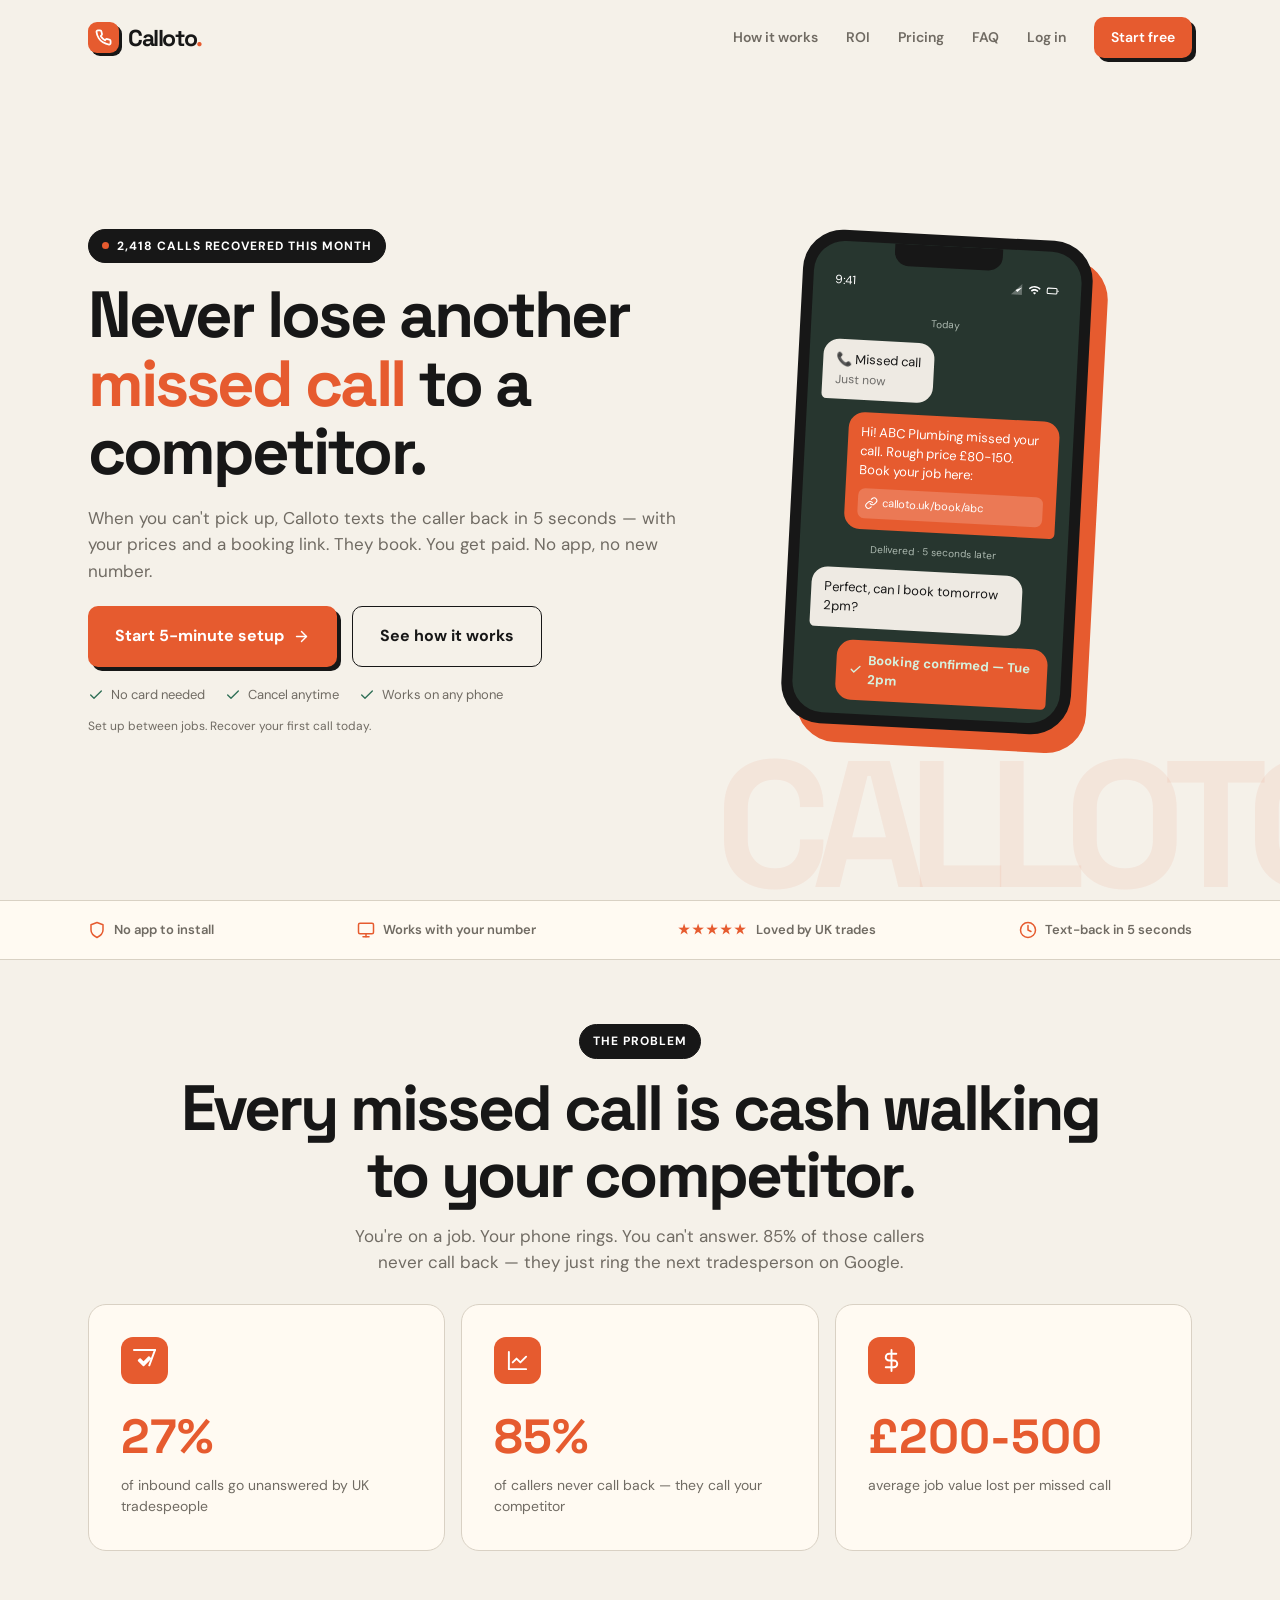
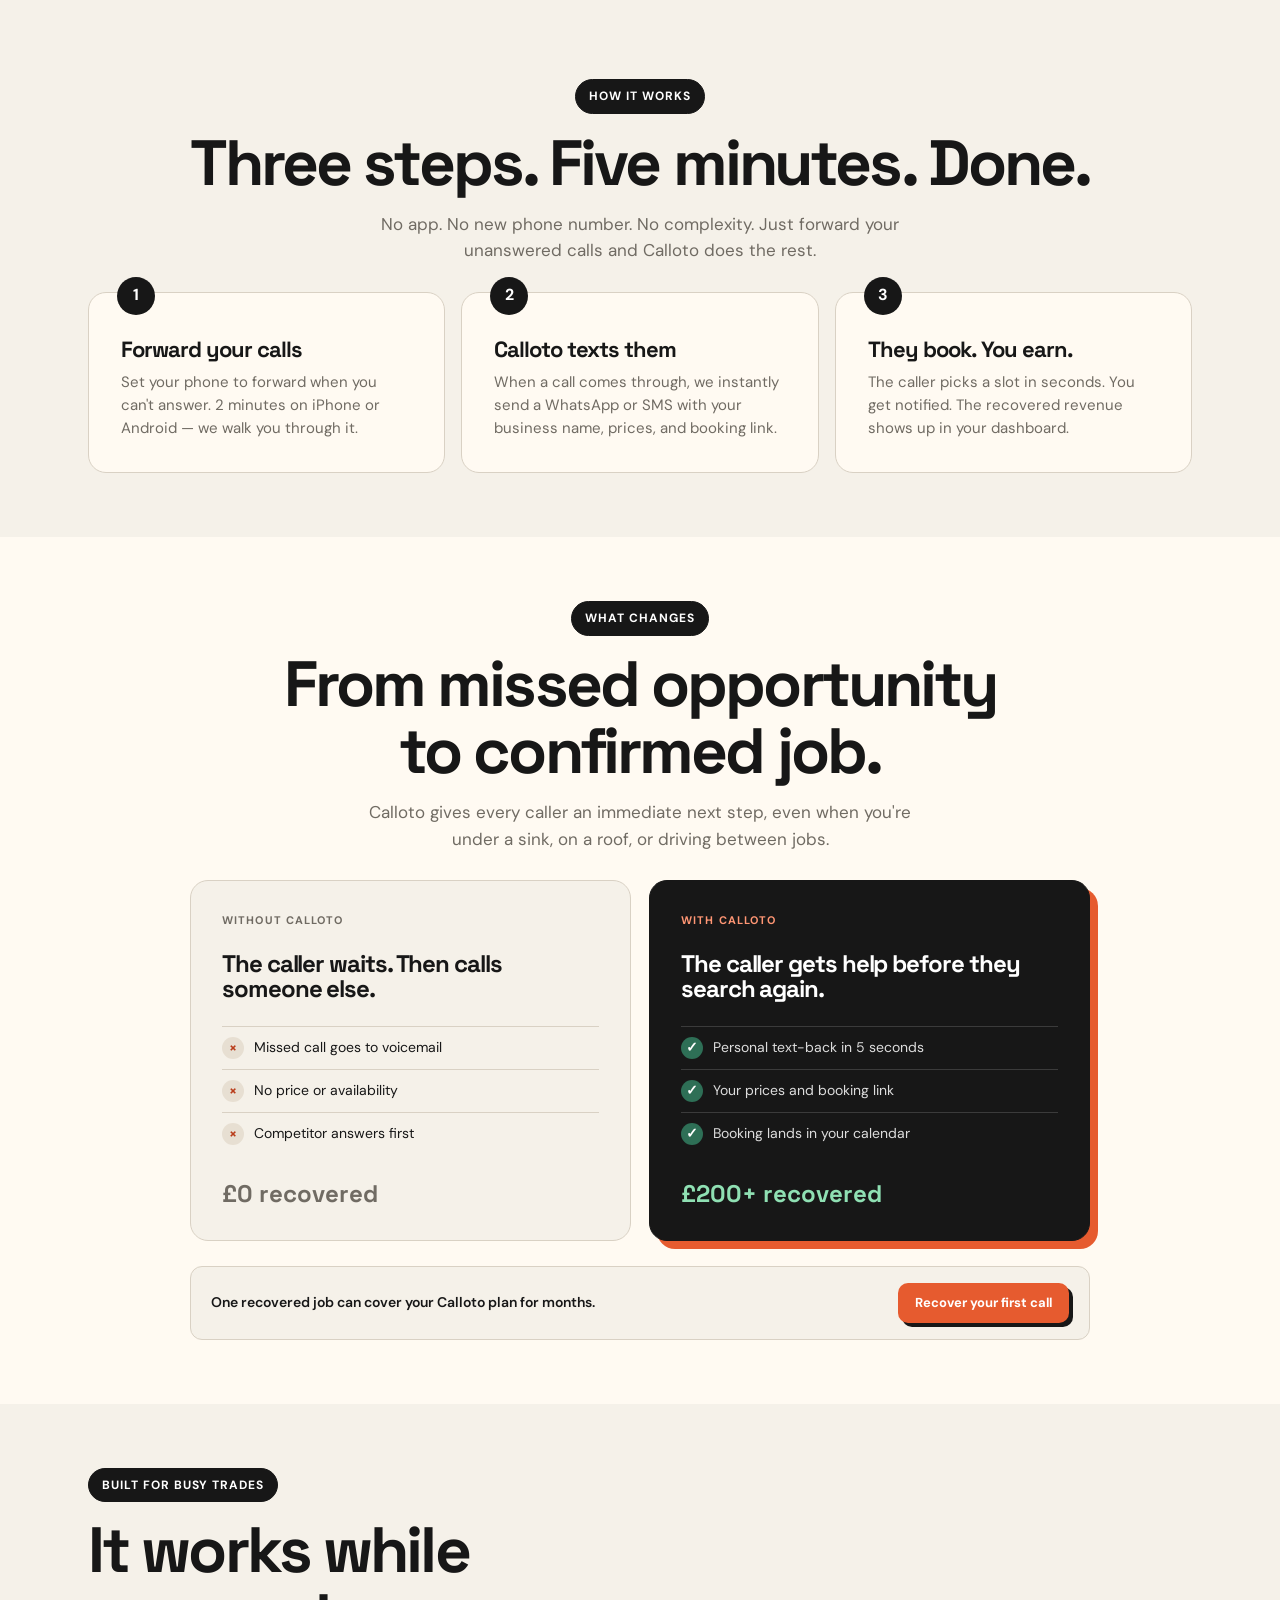
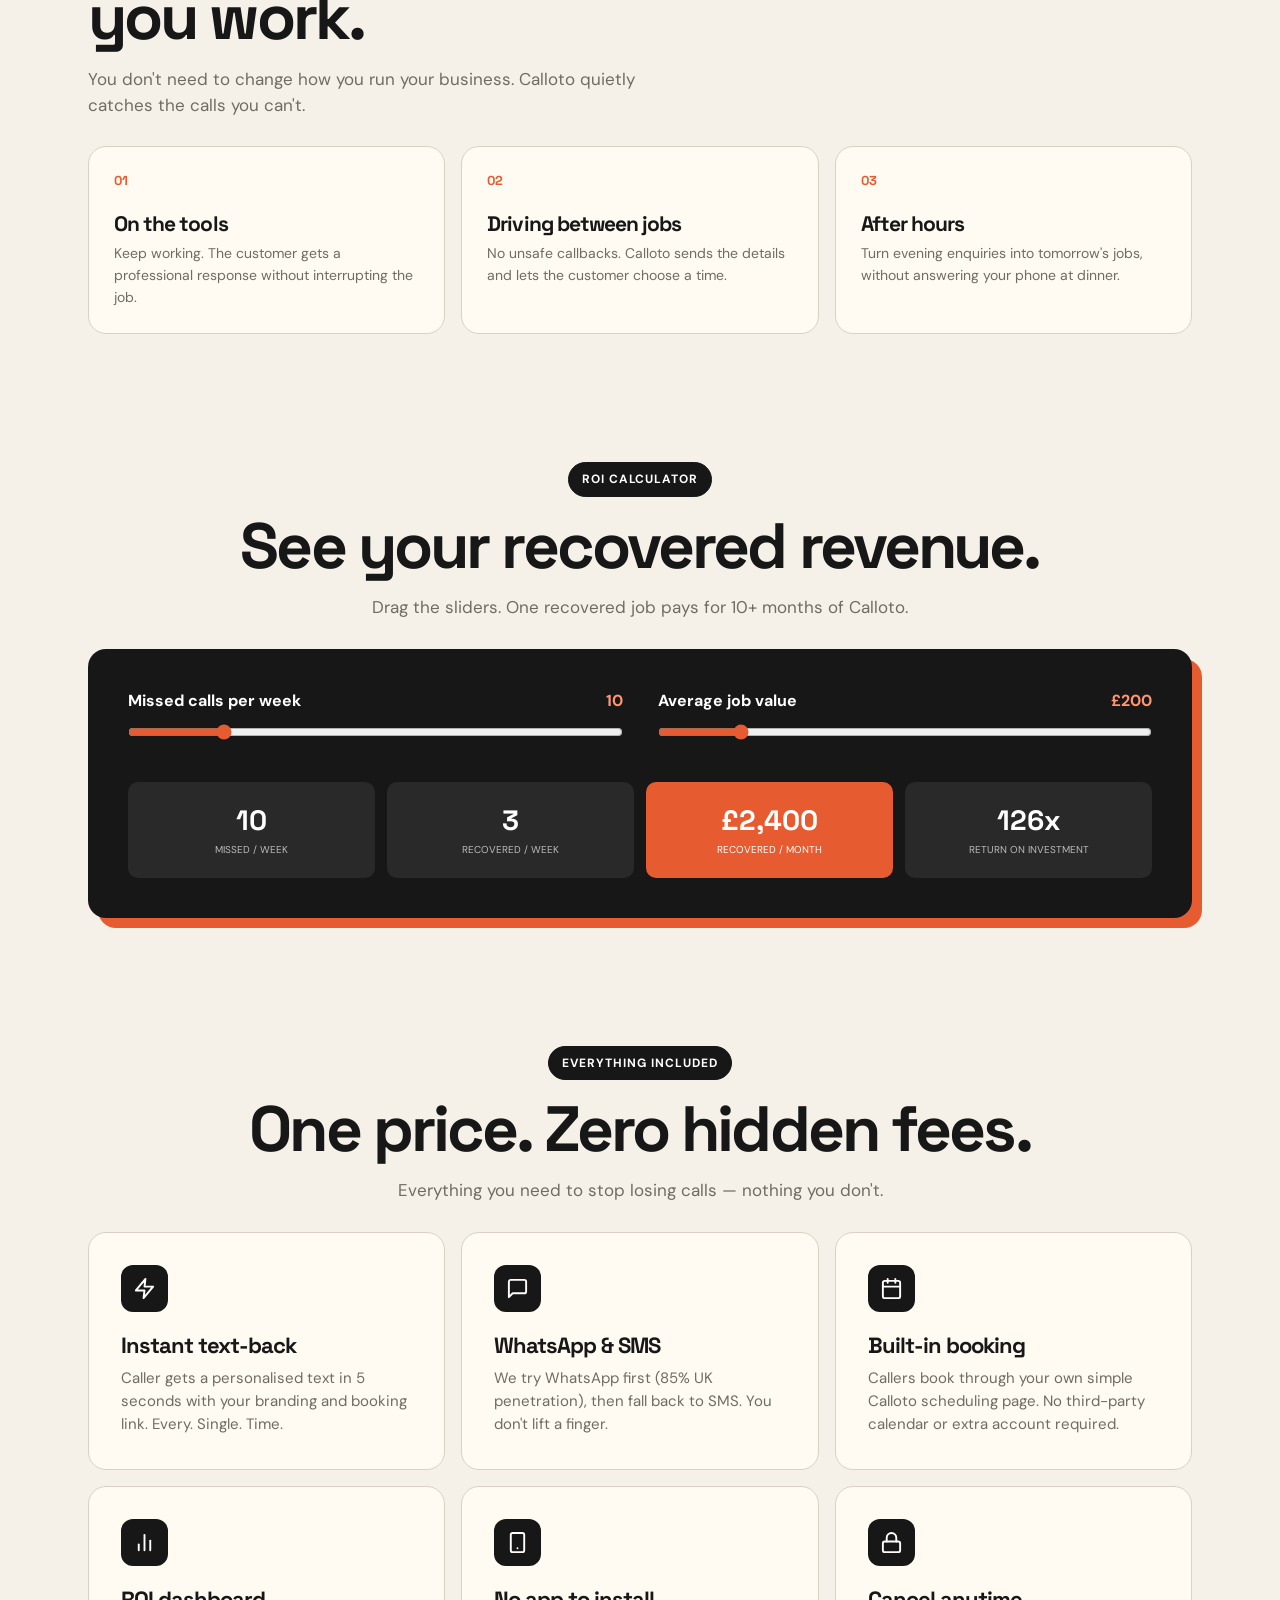
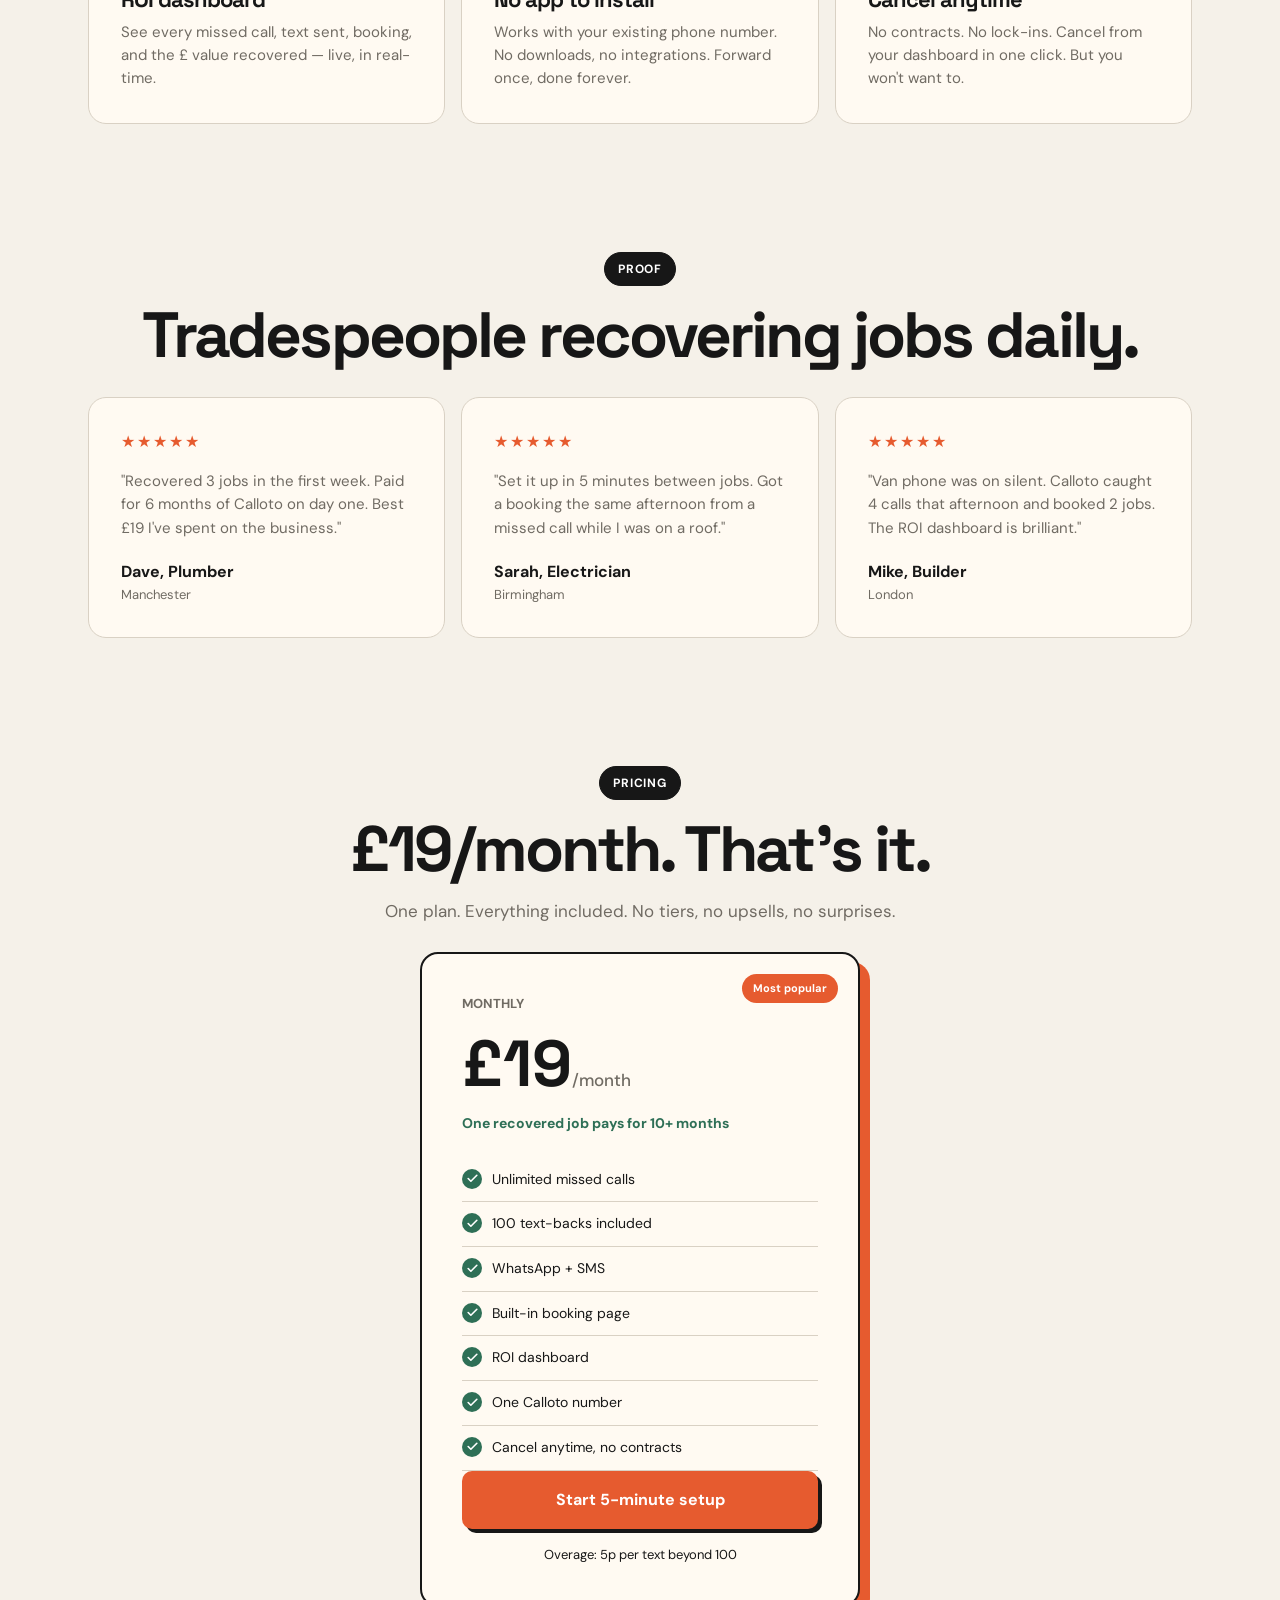
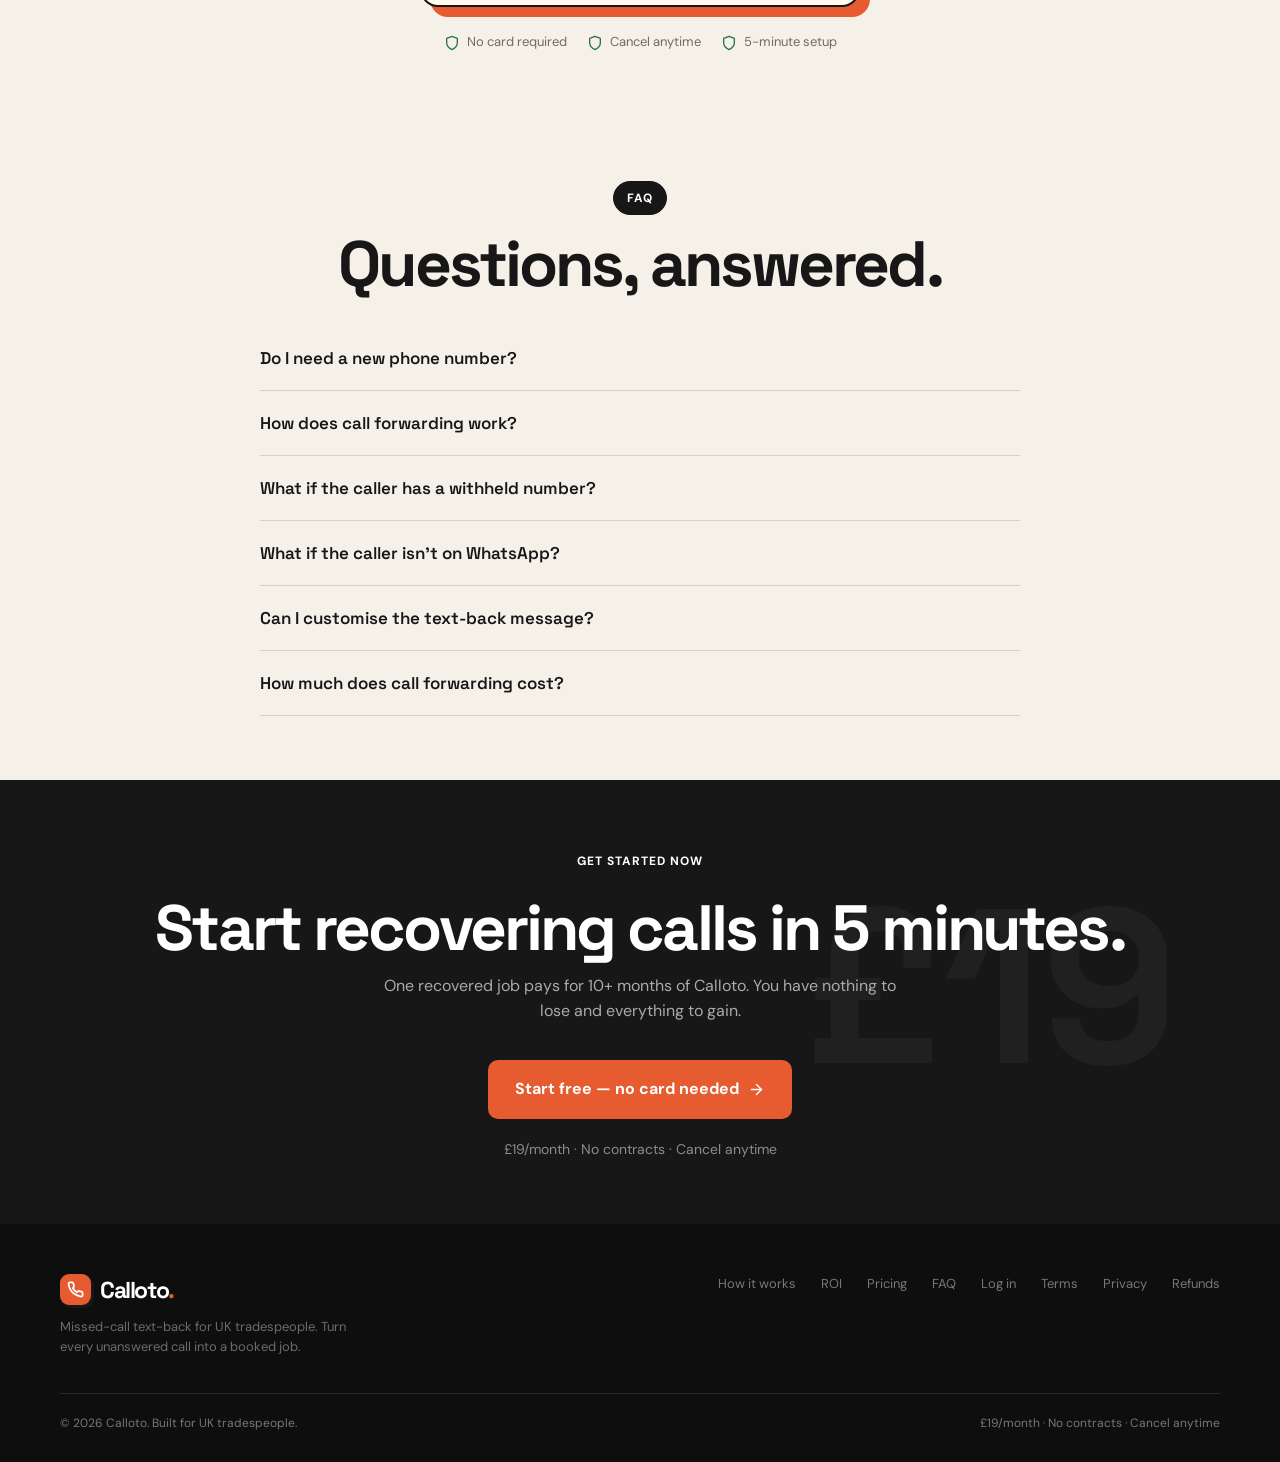
==== static/index.html @ 50bffe5e "Rebuild Calloto frontend + backend: Stripe billing, legal pages, conversion-focused design" ====
<!DOCTYPE html>
<html lang="en">
<head>
    <meta charset="UTF-8">
    <meta name="viewport" content="width=device-width, initial-scale=1.0">
    <title>Calloto — Never Lose Another Call to a Competitor | £19/mo</title>
    <meta name="description" content="When you miss a call, Calloto texts the caller back instantly with your prices and a booking link. Built for UK tradespeople. £19/month, 5-minute setup.">
    <link rel="preconnect" href="https://fonts.googleapis.com">
    <link rel="preconnect" href="https://fonts.gstatic.com" crossorigin>
    <link href="https://fonts.googleapis.com/css2?family=Inter:wght@400;500;600;700;800;900&display=swap" rel="stylesheet">
    <link rel="stylesheet" href="/static/css/frontend.css?v=3">
</head>
<body>
    <!-- Nav -->
    <nav class="nav" id="nav">
        <div class="nav-inner">
            <a href="/" class="logo logo-light">
                <span class="logo-mark">
                    <svg viewBox="0 0 24 24" fill="none" stroke="currentColor" stroke-width="2.5" stroke-linecap="round" stroke-linejoin="round"><path d="M22 16.92v3a2 2 0 0 1-2.18 2 19.79 19.79 0 0 1-8.63-3.07 19.5 19.5 0 0 1-6-6 19.79 19.79 0 0 1-3.07-8.67A2 2 0 0 1 4.11 2h3a2 2 0 0 1 2 1.72c.127.96.361 1.903.7 2.81a2 2 0 0 1-.45 2.11L8.09 9.91a16 16 0 0 0 6 6l1.27-1.27a2 2 0 0 1 2.11-.45c.907.339 1.85.573 2.81.7A2 2 0 0 1 22 16.92z"/></svg>
                </span>
                Calloto<span class="logo-dot">.</span>
            </a>
            <div class="nav-links nav-links-light" id="navLinks">
                <a href="#how">How it works</a>
                <a href="#calculator">ROI</a>
                <a href="#pricing">Pricing</a>
                <a href="#faq">FAQ</a>
                <a href="/static/login.html">Log in</a>
                <a href="/static/signup.html" class="btn btn-primary btn-sm">Start free</a>
            </div>
            <button class="nav-toggle nav-toggle-light" id="navToggle" aria-label="Menu">
                <svg viewBox="0 0 24 24" fill="none" stroke="currentColor" stroke-width="2" stroke-linecap="round"><line x1="3" y1="6" x2="21" y2="6"/><line x1="3" y1="12" x2="21" y2="12"/><line x1="3" y1="18" x2="21" y2="18"/></svg>
            </button>
        </div>
    </nav>

    <!-- Hero (dark, asymmetric) -->
    <section class="hero">
        <div class="hero-grid-bg"></div>
        <div class="hero-mesh"></div>
        <div class="container">
            <div class="hero-grid">
                <!-- Left: Copy -->
                <div class="hero-text">
                    <div class="eyebrow eyebrow-light">
                        <span class="dot"></span>
                        <span><span id="liveCounter">2,418</span> calls recovered this month</span>
                    </div>
                    <h1>Never lose another <span class="grad">missed call</span> to a competitor.</h1>
                    <p class="hero-sub">When you can't pick up, Calloto texts the caller back in 5 seconds — with your prices and a booking link. They book. You get paid. No app, no new number.</p>
                    <div class="hero-cta">
                        <a href="/static/signup.html" class="btn btn-green btn-lg">
                            Start 5-minute setup
                            <svg viewBox="0 0 24 24" fill="none" stroke="currentColor" stroke-width="2" stroke-linecap="round" stroke-linejoin="round"><line x1="5" y1="12" x2="19" y2="12"/><polyline points="12 5 19 12 12 19"/></svg>
                        </a>
                        <a href="#how" class="btn btn-ghost-dark btn-lg">See how it works</a>
                    </div>
                    <div class="hero-trust">
                        <div class="hero-trust-item"><svg viewBox="0 0 24 24" fill="none" stroke="currentColor" stroke-width="2" stroke-linecap="round" stroke-linejoin="round"><polyline points="20 6 9 17 4 12"/></svg>No card needed</div>
                        <div class="hero-trust-item"><svg viewBox="0 0 24 24" fill="none" stroke="currentColor" stroke-width="2" stroke-linecap="round" stroke-linejoin="round"><polyline points="20 6 9 17 4 12"/></svg>Cancel anytime</div>
                        <div class="hero-trust-item"><svg viewBox="0 0 24 24" fill="none" stroke="currentColor" stroke-width="2" stroke-linecap="round" stroke-linejoin="round"><polyline points="20 6 9 17 4 12"/></svg>Works on any phone</div>
                    </div>
                    <p class="hero-reassurance">Set up between jobs. Recover your first call today.</p>
                </div>

                <!-- Right: SMS Phone Mockup -->
                <div class="phone phone-float">
                    <div class="phone-frame">
                        <div class="phone-screen">
                            <div class="phone-notch"></div>
                            <div class="phone-statusbar">
                                <span>9:41</span>
                                <div class="icons">
                                    <svg viewBox="0 0 24 24" fill="currentColor"><path d="M2 22h20V2L2 22z" opacity=".3"/><path d="M22 8.5L13.5 17 10 13.5"/></svg>
                                    <svg viewBox="0 0 24 24" fill="currentColor"><path d="M1 9l2 2c4.97-4.97 13.03-4.97 18 0l2-2C16.93 2.93 7.08 2.93 1 9zm8 8l3 3 3-3c-1.65-1.66-4.34-1.66-6 0zm-4-4l2 2c2.76-2.76 7.24-2.76 10 0l2-2C15.14 9.14 8.87 9.14 5 13z"/></svg>
                                    <svg viewBox="0 0 24 24" fill="none" stroke="currentColor" stroke-width="2"><rect x="2" y="7" width="18" height="10" rx="2"/><line x1="22" y1="11" x2="22" y2="13"/></svg>
                                </div>
                            </div>
                            <div class="phone-content">
                                <div class="phone-date">Today</div>

                                <div class="sms-bubble in" style="animation-delay:0s">
                                    📞 Missed call
                                    <div style="font-size:12px;opacity:.6;margin-top:2px">Just now</div>
                                </div>

                                <div class="sms-bubble out" style="animation-delay:.8s">
                                    Hi! ABC Plumbing missed your call. Rough price £80-150. Book your job here:
                                    <div class="sms-link">
                                        <svg viewBox="0 0 24 24" fill="none" stroke="currentColor" stroke-width="2" stroke-linecap="round" stroke-linejoin="round"><path d="M10 13a5 5 0 0 0 7.54.54l3-3a5 5 0 0 0-7.07-7.07l-1.72 1.71"/><path d="M14 11a5 5 0 0 0-7.54-.54l-3 3a5 5 0 0 0 7.07 7.07l1.71-1.71"/></svg>
                                        calloto.uk/book/abc
                                    </div>
                                </div>

                                <div class="sms-time" style="animation-delay:1.6s">Delivered · 5 seconds later</div>

                                <div class="sms-bubble in" style="animation-delay:2.2s">
                                    Perfect, can I book tomorrow 2pm?
                                </div>

                                <div class="sms-bubble out" style="animation-delay:3s">
                                    <div class="sms-booked">
                                        <svg viewBox="0 0 24 24" fill="none" stroke="currentColor" stroke-width="2.5" stroke-linecap="round" stroke-linejoin="round"><polyline points="20 6 9 17 4 12"/></svg>
                                        Booking confirmed — Tue 2pm
                                    </div>
                                </div>
                            </div>
                        </div>
                    </div>
                </div>
            </div>
        </div>
    </section>

    <!-- Trust bar -->
    <div class="trust-bar">
        <div class="container">
            <div class="trust-bar-inner">
                <div class="trust-bar-item">
                    <svg viewBox="0 0 24 24" fill="none" stroke="currentColor" stroke-width="2" stroke-linecap="round" stroke-linejoin="round"><path d="M12 22s8-4 8-10V5l-8-3-8 3v7c0 6 8 10 8 10z"/></svg>
                    No app to install
                </div>
                <div class="trust-bar-item">
                    <svg viewBox="0 0 24 24" fill="none" stroke="currentColor" stroke-width="2" stroke-linecap="round" stroke-linejoin="round"><rect x="2" y="3" width="20" height="14" rx="2"/><line x1="8" y1="21" x2="16" y2="21"/><line x1="12" y1="17" x2="12" y2="21"/></svg>
                    Works with your number
                </div>
                <div class="trust-bar-item">
                    <span class="trust-stars">★★★★★</span>
                    Loved by UK trades
                </div>
                <div class="trust-bar-item">
                    <svg viewBox="0 0 24 24" fill="none" stroke="currentColor" stroke-width="2" stroke-linecap="round" stroke-linejoin="round"><circle cx="12" cy="12" r="10"/><polyline points="12 6 12 12 16 14"/></svg>
                    Text-back in 5 seconds
                </div>
            </div>
        </div>
    </div>

    <!-- Pain / Problem -->
    <section class="section" style="background:var(--white)">
        <div class="container">
            <div class="sh tc reveal">
                <div class="eyebrow eyebrow-brand" style="margin-bottom:16px">The problem</div>
                <h2>Every missed call is cash walking<br>to your competitor.</h2>
                <p style="margin:12px auto 0">You're on a job. Your phone rings. You can't answer. 85% of those callers never call back — they just ring the next tradesperson on Google.</p>
            </div>
            <div class="stat-grid" style="margin-top:48px">
                <div class="stat-card reveal reveal-d1">
                    <div class="stat-ic red"><svg viewBox="0 0 24 24" fill="none" stroke="currentColor" stroke-width="2" stroke-linecap="round" stroke-linejoin="round"><line x1="23" y1="1" x2="17" y2="17"/><polygon points="11 17 6 12 7.41 10.59 11 14.17 16.59 8.59 18 10 11 17"/><line x1="1" y1="1" x2="23" y2="1"/></svg></div>
                    <div class="stat-num red">27%</div>
                    <div class="stat-label">of inbound calls go unanswered by UK tradespeople</div>
                </div>
                <div class="stat-card reveal reveal-d2">
                    <div class="stat-ic red"><svg viewBox="0 0 24 24" fill="none" stroke="currentColor" stroke-width="2" stroke-linecap="round" stroke-linejoin="round"><path d="M3 3v18h18"/><path d="M7 14l4-4 4 4 6-6"/></svg></div>
                    <div class="stat-num red">85%</div>
                    <div class="stat-label">of callers never call back — they call your competitor</div>
                </div>
                <div class="stat-card reveal reveal-d3">
                    <div class="stat-ic green"><svg viewBox="0 0 24 24" fill="none" stroke="currentColor" stroke-width="2" stroke-linecap="round" stroke-linejoin="round"><line x1="12" y1="1" x2="12" y2="23"/><path d="M17 5H9.5a3.5 3.5 0 0 0 0 7h5a3.5 3.5 0 0 1 0 7H6"/></svg></div>
                    <div class="stat-num green">£200-500</div>
                    <div class="stat-label">average job value lost per missed call</div>
                </div>
            </div>
        </div>
    </section>

    <!-- How it works -->
    <section id="how" class="section" style="background:var(--slate-50)">
        <div class="container">
            <div class="sh tc reveal">
                <div class="eyebrow eyebrow-brand" style="margin-bottom:16px">How it works</div>
                <h2>Three steps. Five minutes. Done.</h2>
                <p style="margin:12px auto 0">No app. No new phone number. No complexity. Just forward your unanswered calls and Calloto does the rest.</p>
            </div>
            <div class="steps" style="margin-top:56px">
                <div class="step reveal reveal-d1">
                    <div class="step-n">1</div>
                    <h3>Forward your calls</h3>
                    <p>Set your phone to forward when you can't answer. 2 minutes on iPhone or Android — we walk you through it.</p>
                </div>
                <div class="step reveal reveal-d2">
                    <div class="step-n">2</div>
                    <h3>Calloto texts them</h3>
                    <p>When a call comes through, we instantly send a WhatsApp or SMS with your business name, prices, and booking link.</p>
                </div>
                <div class="step reveal reveal-d3">
                    <div class="step-n">3</div>
                    <h3>They book. You earn.</h3>
                    <p>The caller picks a slot in seconds. You get notified. The recovered revenue shows up in your dashboard.</p>
                </div>
            </div>
        </div>
    </section>

    <!-- What changes -->
    <section class="section change-section">
        <div class="container">
            <div class="sh tc reveal">
                <div class="eyebrow eyebrow-green">What changes</div>
                <h2>From missed opportunity<br>to confirmed job.</h2>
                <p>Calloto gives every caller an immediate next step, even when you're under a sink, on a roof, or driving between jobs.</p>
            </div>
            <div class="change-grid">
                <div class="change-card change-before reveal reveal-d1">
                    <div class="change-label">Without Calloto</div>
                    <h3>The caller waits. Then calls someone else.</h3>
                    <div class="change-row"><span class="change-icon">×</span><span>Missed call goes to voicemail</span></div>
                    <div class="change-row"><span class="change-icon">×</span><span>No price or availability</span></div>
                    <div class="change-row"><span class="change-icon">×</span><span>Competitor answers first</span></div>
                    <div class="change-result">£0 recovered</div>
                </div>
                <div class="change-card change-after reveal reveal-d2">
                    <div class="change-label">With Calloto</div>
                    <h3>The caller gets help before they search again.</h3>
                    <div class="change-row"><span class="change-icon">✓</span><span>Personal text-back in 5 seconds</span></div>
                    <div class="change-row"><span class="change-icon">✓</span><span>Your prices and booking link</span></div>
                    <div class="change-row"><span class="change-icon">✓</span><span>Booking lands in your calendar</span></div>
                    <div class="change-result">£200+ recovered</div>
                </div>
            </div>
            <div class="mini-cta reveal">
                <span>One recovered job can cover your Calloto plan for months.</span>
                <a href="/static/signup.html" class="btn btn-primary btn-sm">Recover your first call</a>
            </div>
        </div>
    </section>

    <!-- Built for trades -->
    <section class="section trades-section">
        <div class="container">
            <div class="sh reveal">
                <div class="eyebrow eyebrow-brand">Built for busy trades</div>
                <h2>It works while<br>you work.</h2>
                <p>You don't need to change how you run your business. Calloto quietly catches the calls you can't.</p>
            </div>
            <div class="trade-grid">
                <div class="trade-card reveal reveal-d1"><span class="trade-number">01</span><h3>On the tools</h3><p>Keep working. The customer gets a professional response without interrupting the job.</p></div>
                <div class="trade-card reveal reveal-d2"><span class="trade-number">02</span><h3>Driving between jobs</h3><p>No unsafe callbacks. Calloto sends the details and lets the customer choose a time.</p></div>
                <div class="trade-card reveal reveal-d3"><span class="trade-number">03</span><h3>After hours</h3><p>Turn evening enquiries into tomorrow's jobs, without answering your phone at dinner.</p></div>
            </div>
        </div>
    </section>

    <!-- ROI Calculator -->
    <section id="calculator" class="section" style="background:var(--white)">
        <div class="container">
            <div class="sh tc reveal">
                <div class="eyebrow eyebrow-green" style="margin-bottom:16px">ROI calculator</div>
                <h2>See your recovered revenue.</h2>
                <p style="margin:12px auto 0">Drag the sliders. One recovered job pays for 10+ months of Calloto.</p>
            </div>
            <div class="calc reveal" style="margin-top:8px">
                <div class="calc-sliders">
                    <div class="calc-sg">
                        <label>Missed calls per week <span id="calls-val">10</span></label>
                        <input type="range" id="calls-slider" min="1" max="50" value="10" oninput="updateCalc()">
                    </div>
                    <div class="calc-sg">
                        <label>Average job value <span id="job-val">£200</span></label>
                        <input type="range" id="job-slider" min="50" max="1000" value="200" step="10" oninput="updateCalc()">
                    </div>
                </div>
                <div class="calc-results">
                    <div class="calc-r">
                        <div class="calc-r-val" id="result-calls">10</div>
                        <div class="calc-r-lbl">Missed / week</div>
                    </div>
                    <div class="calc-r">
                        <div class="calc-r-val green" id="result-recovered">3</div>
                        <div class="calc-r-lbl">Recovered / week</div>
                    </div>
                    <div class="calc-r hl">
                        <div class="calc-r-val green" id="result-monthly">£2,400</div>
                        <div class="calc-r-lbl">Recovered / month</div>
                    </div>
                    <div class="calc-r">
                        <div class="calc-r-val" id="result-roi">126x</div>
                        <div class="calc-r-lbl">Return on investment</div>
                    </div>
                </div>
            </div>
        </div>
    </section>

    <!-- Features -->
    <section class="section" style="background:var(--slate-50)">
        <div class="container">
            <div class="sh tc reveal">
                <div class="eyebrow eyebrow-brand" style="margin-bottom:16px">Everything included</div>
                <h2>One price. Zero hidden fees.</h2>
                <p style="margin:12px auto 0">Everything you need to stop losing calls — nothing you don't.</p>
            </div>
            <div class="feat-grid" style="margin-top:48px">
                <div class="feat reveal reveal-d1">
                    <div class="feat-ic"><svg viewBox="0 0 24 24" fill="none" stroke="currentColor" stroke-width="2" stroke-linecap="round" stroke-linejoin="round"><polygon points="13 2 3 14 12 14 11 22 21 10 12 10 13 2"/></svg></div>
                    <h3>Instant text-back</h3>
                    <p>Caller gets a personalised text in 5 seconds with your branding and booking link. Every. Single. Time.</p>
                </div>
                <div class="feat reveal reveal-d1">
                    <div class="feat-ic"><svg viewBox="0 0 24 24" fill="none" stroke="currentColor" stroke-width="2" stroke-linecap="round" stroke-linejoin="round"><path d="M21 15a2 2 0 0 1-2 2H7l-4 4V5a2 2 0 0 1 2-2h14a2 2 0 0 1 2 2z"/></svg></div>
                    <h3>WhatsApp & SMS</h3>
                    <p>We try WhatsApp first (85% UK penetration), then fall back to SMS. You don't lift a finger.</p>
                </div>
                <div class="feat reveal reveal-d1">
                    <div class="feat-ic"><svg viewBox="0 0 24 24" fill="none" stroke="currentColor" stroke-width="2" stroke-linecap="round" stroke-linejoin="round"><rect x="3" y="4" width="18" height="18" rx="2"/><line x1="16" y1="2" x2="16" y2="6"/><line x1="8" y1="2" x2="8" y2="6"/><line x1="3" y1="10" x2="21" y2="10"/></svg></div>
                    <h3>Built-in booking</h3>
                    <p>Callers book through your own simple Calloto scheduling page. No third-party calendar or extra account required.</p>
                </div>
                <div class="feat reveal reveal-d2">
                    <div class="feat-ic"><svg viewBox="0 0 24 24" fill="none" stroke="currentColor" stroke-width="2" stroke-linecap="round" stroke-linejoin="round"><line x1="18" y1="20" x2="18" y2="10"/><line x1="12" y1="20" x2="12" y2="4"/><line x1="6" y1="20" x2="6" y2="14"/></svg></div>
                    <h3>ROI dashboard</h3>
                    <p>See every missed call, text sent, booking, and the £ value recovered — live, in real-time.</p>
                </div>
                <div class="feat reveal reveal-d2">
                    <div class="feat-ic"><svg viewBox="0 0 24 24" fill="none" stroke="currentColor" stroke-width="2" stroke-linecap="round" stroke-linejoin="round"><rect x="5" y="2" width="14" height="20" rx="2"/><line x1="12" y1="18" x2="12" y2="18"/></svg></div>
                    <h3>No app to install</h3>
                    <p>Works with your existing phone number. No downloads, no integrations. Forward once, done forever.</p>
                </div>
                <div class="feat reveal reveal-d2">
                    <div class="feat-ic"><svg viewBox="0 0 24 24" fill="none" stroke="currentColor" stroke-width="2" stroke-linecap="round" stroke-linejoin="round"><rect x="3" y="11" width="18" height="11" rx="2"/><path d="M7 11V7a5 5 0 0 1 10 0v4"/></svg></div>
                    <h3>Cancel anytime</h3>
                    <p>No contracts. No lock-ins. Cancel from your dashboard in one click. But you won't want to.</p>
                </div>
            </div>
        </div>
    </section>

    <!-- Testimonials -->
    <section class="section" style="background:var(--white)">
        <div class="container">
            <div class="sh tc reveal">
                <div class="eyebrow eyebrow-green" style="margin-bottom:16px">Proof</div>
                <h2>Tradespeople recovering jobs daily.</h2>
            </div>
            <div class="test-grid" style="margin-top:48px">
                <div class="test reveal reveal-d1">
                    <div class="test-stars">★★★★★</div>
                    <p>"Recovered 3 jobs in the first week. Paid for 6 months of Calloto on day one. Best £19 I've spent on the business."</p>
                    <div class="test-author">Dave, Plumber</div>
                    <div class="test-role">Manchester</div>
                </div>
                <div class="test reveal reveal-d2">
                    <div class="test-stars">★★★★★</div>
                    <p>"Set it up in 5 minutes between jobs. Got a booking the same afternoon from a missed call while I was on a roof."</p>
                    <div class="test-author">Sarah, Electrician</div>
                    <div class="test-role">Birmingham</div>
                </div>
                <div class="test reveal reveal-d3">
                    <div class="test-stars">★★★★★</div>
                    <p>"Van phone was on silent. Calloto caught 4 calls that afternoon and booked 2 jobs. The ROI dashboard is brilliant."</p>
                    <div class="test-author">Mike, Builder</div>
                    <div class="test-role">London</div>
                </div>
            </div>
        </div>
    </section>

    <!-- Pricing -->
    <section id="pricing" class="section" style="background:var(--slate-50)">
        <div class="container">
            <div class="sh tc reveal">
                <div class="eyebrow eyebrow-brand" style="margin-bottom:16px">Pricing</div>
                <h2>£19/month. That's it.</h2>
                <p style="margin:12px auto 0">One plan. Everything included. No tiers, no upsells, no surprises.</p>
            </div>
            <div class="pricing-wrap" style="margin-top:8px">
                <div class="pricing-card feat reveal">
                    <div class="pricing-badge">Most popular</div>
                    <div class="pricing-name">Monthly</div>
                    <div class="pricing-price">£19<span>/month</span></div>
                    <div class="pricing-note">One recovered job pays for 10+ months</div>
                    <ul class="pricing-feats">
                        <li><span class="pricing-check"><svg viewBox="0 0 24 24" fill="none" stroke="currentColor" stroke-width="3" stroke-linecap="round" stroke-linejoin="round"><polyline points="20 6 9 17 4 12"/></svg></span> Unlimited missed calls</li>
                        <li><span class="pricing-check"><svg viewBox="0 0 24 24" fill="none" stroke="currentColor" stroke-width="3" stroke-linecap="round" stroke-linejoin="round"><polyline points="20 6 9 17 4 12"/></svg></span> 100 text-backs included</li>
                        <li><span class="pricing-check"><svg viewBox="0 0 24 24" fill="none" stroke="currentColor" stroke-width="3" stroke-linecap="round" stroke-linejoin="round"><polyline points="20 6 9 17 4 12"/></svg></span> WhatsApp + SMS</li>
                        <li><span class="pricing-check"><svg viewBox="0 0 24 24" fill="none" stroke="currentColor" stroke-width="3" stroke-linecap="round" stroke-linejoin="round"><polyline points="20 6 9 17 4 12"/></svg></span> Built-in booking page</li>
                        <li><span class="pricing-check"><svg viewBox="0 0 24 24" fill="none" stroke="currentColor" stroke-width="3" stroke-linecap="round" stroke-linejoin="round"><polyline points="20 6 9 17 4 12"/></svg></span> ROI dashboard</li>
                        <li><span class="pricing-check"><svg viewBox="0 0 24 24" fill="none" stroke="currentColor" stroke-width="3" stroke-linecap="round" stroke-linejoin="round"><polyline points="20 6 9 17 4 12"/></svg></span> One Calloto number</li>
                        <li><span class="pricing-check"><svg viewBox="0 0 24 24" fill="none" stroke="currentColor" stroke-width="3" stroke-linecap="round" stroke-linejoin="round"><polyline points="20 6 9 17 4 12"/></svg></span> Cancel anytime, no contracts</li>
                    </ul>
                    <a href="/static/signup.html" class="btn btn-green btn-block btn-lg">Start 5-minute setup</a>
                    <p style="text-align:center;color:var(--slate-400);font-size:13px;margin-top:16px">Overage: 5p per text beyond 100</p>
                </div>
            </div>
            <div class="guarantee reveal">
                <div class="guarantee-item"><svg viewBox="0 0 24 24" fill="none" stroke="currentColor" stroke-width="2" stroke-linecap="round" stroke-linejoin="round"><path d="M12 22s8-4 8-10V5l-8-3-8 3v7c0 6 8 10 8 10z"/></svg>No card required</div>
                <div class="guarantee-item"><svg viewBox="0 0 24 24" fill="none" stroke="currentColor" stroke-width="2" stroke-linecap="round" stroke-linejoin="round"><path d="M12 22s8-4 8-10V5l-8-3-8 3v7c0 6 8 10 8 10z"/></svg>Cancel anytime</div>
                <div class="guarantee-item"><svg viewBox="0 0 24 24" fill="none" stroke="currentColor" stroke-width="2" stroke-linecap="round" stroke-linejoin="round"><path d="M12 22s8-4 8-10V5l-8-3-8 3v7c0 6 8 10 8 10z"/></svg>5-minute setup</div>
            </div>
        </div>
    </section>

    <!-- FAQ -->
    <section id="faq" class="section" style="background:var(--white)">
        <div class="container">
            <div class="sh tc reveal">
                <div class="eyebrow eyebrow-brand" style="margin-bottom:16px">FAQ</div>
                <h2>Questions, answered.</h2>
            </div>
            <div class="faq-list" style="margin-top:8px">
                <details class="faq-item reveal">
                    <summary>Do I need a new phone number? <span class="faq-ic"><svg viewBox="0 0 24 24" fill="none" stroke="currentColor" stroke-width="2" stroke-linecap="round"><line x1="12" y1="5" x2="12" y2="19"/><line x1="5" y1="12" x2="19" y2="12"/></svg></span></summary>
                    <p>No. You keep your existing business number. Calloto gives you a UK number to forward unanswered calls to. Your customers never see our number — the text-back comes from us using your business name.</p>
                </details>
                <details class="faq-item reveal">
                    <summary>How does call forwarding work? <span class="faq-ic"><svg viewBox="0 0 24 24" fill="none" stroke="currentColor" stroke-width="2" stroke-linecap="round"><line x1="12" y1="5" x2="12" y2="19"/><line x1="5" y1="12" x2="19" y2="12"/></svg></span></summary>
                    <p>It's a built-in feature on every UK mobile. On iPhone: Settings → Phone → Call Forwarding. On Android: Phone app → Settings → Call forwarding. Or dial **61*your-calloto-number#. We walk you through it during onboarding — takes 2 minutes.</p>
                </details>
                <details class="faq-item reveal">
                    <summary>What if the caller has a withheld number? <span class="faq-ic"><svg viewBox="0 0 24 24" fill="none" stroke="currentColor" stroke-width="2" stroke-linecap="round"><line x1="12" y1="5" x2="12" y2="19"/><line x1="5" y1="12" x2="19" y2="12"/></svg></span></summary>
                    <p>We can't text withheld/private numbers. These show in your dashboard as "not texted." Typically less than 5% of calls.</p>
                </details>
                <details class="faq-item reveal">
                    <summary>What if the caller isn't on WhatsApp? <span class="faq-ic"><svg viewBox="0 0 24 24" fill="none" stroke="currentColor" stroke-width="2" stroke-linecap="round"><line x1="12" y1="5" x2="12" y2="19"/><line x1="5" y1="12" x2="19" y2="12"/></svg></span></summary>
                    <p>We try WhatsApp first (85% of UK adults use it). If they're not registered, we automatically send SMS instead. You don't do anything.</p>
                </details>
                <details class="faq-item reveal">
                    <summary>Can I customise the text-back message? <span class="faq-ic"><svg viewBox="0 0 24 24" fill="none" stroke="currentColor" stroke-width="2" stroke-linecap="round"><line x1="12" y1="5" x2="12" y2="19"/><line x1="5" y1="12" x2="19" y2="12"/></svg></span></summary>
                    <p>Yes. Set your business name, price range, and booking link during onboarding. We provide a pre-filled template you can edit anytime from your dashboard.</p>
                </details>
                <details class="faq-item reveal">
                    <summary>How much does call forwarding cost? <span class="faq-ic"><svg viewBox="0 0 24 24" fill="none" stroke="currentColor" stroke-width="2" stroke-linecap="round"><line x1="12" y1="5" x2="12" y2="19"/><line x1="5" y1="12" x2="19" y2="12"/></svg></span></summary>
                    <p>A few pence per forwarded call (standard network rate). Most tradespeople forward 10-30 calls/month — that's under £1 to recover hundreds in bookings.</p>
                </details>
            </div>
        </div>
    </section>

    <!-- Final CTA (dark) -->
    <section class="section cta-dark">
        <div class="container tc">
            <div class="reveal">
                <div class="eyebrow eyebrow-light" style="margin-bottom:16px">Get started now</div>
                <h2>Start recovering calls in 5 minutes.</h2>
                <p style="max-width:520px;margin:12px auto 36px">One recovered job pays for 10+ months of Calloto. You have nothing to lose and everything to gain.</p>
                <a href="/static/signup.html" class="btn btn-green btn-lg">
                    Start free — no card needed
                    <svg viewBox="0 0 24 24" fill="none" stroke="currentColor" stroke-width="2" stroke-linecap="round" stroke-linejoin="round"><line x1="5" y1="12" x2="19" y2="12"/><polyline points="12 5 19 12 12 19"/></svg>
                </a>
                <p style="color:rgba(255,255,255,.5);font-size:14px;margin-top:20px">£19/month · No contracts · Cancel anytime</p>
            </div>
        </div>
    </section>

    <!-- Footer -->
    <footer class="footer">
        <div class="footer-inner">
            <div class="footer-brand">
                <a href="/" class="logo logo-light">
                    <span class="logo-mark">
                        <svg viewBox="0 0 24 24" fill="none" stroke="currentColor" stroke-width="2.5" stroke-linecap="round" stroke-linejoin="round"><path d="M22 16.92v3a2 2 0 0 1-2.18 2 19.79 19.79 0 0 1-8.63-3.07 19.5 19.5 0 0 1-6-6 19.79 19.79 0 0 1-3.07-8.67A2 2 0 0 1 4.11 2h3a2 2 0 0 1 2 1.72c.127.96.361 1.903.7 2.81a2 2 0 0 1-.45 2.11L8.09 9.91a16 16 0 0 0 6 6l1.27-1.27a2 2 0 0 1 2.11-.45c.907.339 1.85.573 2.81.7A2 2 0 0 1 22 16.92z"/></svg>
                    </span>
                    Calloto<span class="logo-dot">.</span>
                </a>
                <p>Missed-call text-back for UK tradespeople. Turn every unanswered call into a booked job.</p>
            </div>
            <div class="footer-links">
                <a href="#how">How it works</a>
                <a href="#calculator">ROI</a>
                <a href="#pricing">Pricing</a>
                <a href="#faq">FAQ</a>
                <a href="/static/login.html">Log in</a>
                <a href="/terms">Terms</a>
                <a href="/privacy">Privacy</a>
                <a href="/refund-policy">Refunds</a>
            </div>
        </div>
        <div class="footer-bottom">
            <span>&copy; 2026 Calloto. Built for UK tradespeople.</span>
            <span>£19/month · No contracts · Cancel anytime</span>
        </div>
    </footer>

    <!-- Sticky mobile CTA -->
    <div class="sticky-cta" id="stickyCta">
        <div class="sticky-cta-text">£19/month<span>5-minute setup · No card needed</span></div>
        <a href="/static/signup.html" class="btn btn-green btn-sm">Start free</a>
    </div>

    <script>
        // Nav: solid on scroll
        const nav = document.getElementById('nav');
        const stickyCta = document.getElementById('stickyCta');
        window.addEventListener('scroll', () => {
            const scrolled = window.scrollY > 10;
            nav.classList.toggle('solid', scrolled);
            nav.querySelector('.logo').classList.toggle('logo-light', !scrolled);
            nav.querySelector('.logo').classList.toggle('logo-dark', scrolled);
            nav.querySelector('.nav-links').classList.toggle('nav-links-light', !scrolled);
            nav.querySelector('.nav-links').classList.toggle('nav-links-dark', scrolled);
            nav.querySelector('.nav-toggle').classList.toggle('nav-toggle-light', !scrolled);
            nav.querySelector('.nav-toggle').classList.toggle('nav-toggle-dark', scrolled);
            stickyCta.classList.toggle('sticky-cta-show', window.scrollY > 600);
        });

        // Mobile menu
        const navToggle = document.getElementById('navToggle');
        const navLinks = document.getElementById('navLinks');
        navToggle.addEventListener('click', () => navLinks.classList.toggle('open'));
        navLinks.querySelectorAll('a').forEach(a => a.addEventListener('click', () => navLinks.classList.remove('open')));

        // Scroll reveal
        const observer = new IntersectionObserver((entries) => {
            entries.forEach(entry => {
                if (entry.isIntersecting) {
                    entry.target.classList.add('visible');
                    observer.unobserve(entry.target);
                }
            });
        }, { threshold: 0.1, rootMargin: '0px 0px -50px 0px' });
        document.querySelectorAll('.reveal').forEach(el => observer.observe(el));

        // Live counter
        let count = 2418;
        const counter = document.getElementById('liveCounter');
        setInterval(() => {
            count += Math.floor(Math.random() * 3) + 1;
            counter.textContent = count.toLocaleString('en-GB');
        }, 3500);

        // ROI Calculator
        function updateCalc() {
            const calls = parseInt(document.getElementById('calls-slider').value);
            const jobVal = parseInt(document.getElementById('job-slider').value);
            const recovered = Math.round(calls * 0.30);
            const monthly = recovered * 4 * jobVal;
            const roi = Math.round(monthly / 19);
            document.getElementById('calls-val').textContent = calls;
            document.getElementById('job-val').textContent = '£' + jobVal;
            document.getElementById('result-calls').textContent = calls;
            document.getElementById('result-recovered').textContent = recovered;
            document.getElementById('result-monthly').textContent = '£' + monthly.toLocaleString('en-GB');
            document.getElementById('result-roi').textContent = roi + 'x';
        }
    </script>
</body>
</html>
---- static/css/frontend.css ----
@import url('https://fonts.googleapis.com/css2?family=DM+Sans:wght@400;500;600;700&family=Space+Grotesk:wght@500;600;700&display=swap');

:root{--paper:#f5f1e9;--ink:#171717;--muted:#706b63;--line:#d9d1c4;--orange:#e65b2f;--orange-dark:#b93d1b;--cream:#fffaf2;--green:#2e6f56;--font:'DM Sans',sans-serif;--display:'Space Grotesk',sans-serif;--radius:18px;--container:1160px}
*{box-sizing:border-box;margin:0;padding:0}html{scroll-behavior:smooth}body{font-family:var(--font);background:var(--paper);color:var(--ink);line-height:1.55;-webkit-font-smoothing:antialiased}a{color:inherit;text-decoration:none}button,input,select,textarea{font:inherit}svg{display:block}h1,h2,h3,h4{font-family:var(--display);letter-spacing:-.045em;line-height:1.05}p{color:var(--muted)}
.container{max-width:var(--container);padding:0 28px;margin:auto}.section{padding:110px 0}.tc{text-align:center}.mx-auto{margin-left:auto;margin-right:auto}
section[id]{scroll-margin-top:88px}
.nav{height:76px;position:fixed;top:0;left:0;right:0;z-index:10;background:rgba(245,241,233,.88);backdrop-filter:blur(18px);border-bottom:1px solid transparent}.nav.solid{border-color:var(--line)}.nav-inner{height:100%;max-width:var(--container);padding:0 28px;margin:auto;display:flex;align-items:center;justify-content:space-between}.logo{display:flex;align-items:center;font:700 23px var(--display);letter-spacing:-.06em}.logo-light,.logo-dark{color:var(--ink)}.logo-dot{color:var(--orange)}.logo-mark{width:31px;height:31px;border-radius:9px;background:var(--orange);display:grid;place-items:center;margin-right:9px;box-shadow:3px 3px 0 var(--ink)}.logo-mark svg{width:17px;color:#fff}.nav-links{display:flex;gap:28px;align-items:center}.nav-links a{font-size:14px;font-weight:600;color:var(--muted)}.nav-links a:hover{color:var(--orange)}.nav-toggle{display:none}.btn{display:inline-flex;align-items:center;justify-content:center;gap:9px;border-radius:10px;padding:14px 24px;font-weight:700;font-size:15px;transition:.2s ease;cursor:pointer}.btn svg{width:17px;height:17px}.btn-primary,.btn-green{background:var(--orange);color:#fff;box-shadow:4px 4px 0 var(--ink)}.btn-primary:hover,.btn-green:hover{background:var(--orange-dark);transform:translate(2px,2px);box-shadow:2px 2px 0 var(--ink)}.btn-white{background:var(--cream);color:var(--ink)}.btn-ghost,.btn-ghost-dark{border:1px solid var(--ink);background:transparent;color:var(--ink)}.btn-ghost:hover,.btn-ghost-dark:hover{background:var(--ink);color:#fff}.btn-sm{padding:10px 17px;font-size:13px}.btn-lg{padding:17px 27px;font-size:16px}.btn-block{width:100%}
.hero{padding:170px 0 100px;background:var(--paper);position:relative;overflow:hidden}.hero:after{content:'CALLOTO';position:absolute;right:-70px;bottom:-40px;font:700 180px var(--display);color:rgba(230,91,47,.08);letter-spacing:-.1em}.hero-grid{display:grid;grid-template-columns:1fr 400px;gap:80px;align-items:center;position:relative;z-index:1}.eyebrow{display:inline-flex;align-items:center;gap:8px;border:1px solid var(--ink);border-radius:99px;padding:7px 13px;font-size:12px;font-weight:700;text-transform:uppercase;letter-spacing:.08em}.eyebrow-light,.eyebrow-brand,.eyebrow-green{background:var(--ink);color:#fff;border-color:var(--ink)}.eyebrow .dot{width:7px;height:7px;background:var(--orange);border-radius:50%}.hero-text h1{font-size:clamp(3.3rem,7vw,6.7rem);max-width:760px;margin:24px 0 25px}.hero-text .grad{color:var(--orange);background:none;-webkit-text-fill-color:initial}.hero-sub{font-size:19px;max-width:600px;margin-bottom:30px}.hero-cta{display:flex;gap:15px;flex-wrap:wrap}.hero-trust{display:flex;gap:20px;flex-wrap:wrap;margin-top:24px}.hero-trust-item{display:flex;gap:7px;align-items:center;color:var(--muted);font-size:13px}.hero-trust-item svg{color:var(--green);width:16px}.phone{max-width:340px}.phone-frame{background:var(--ink);padding:11px;border-radius:40px;box-shadow:16px 18px 0 var(--orange);transform:rotate(3deg)}.phone-screen{background:#27362f;border-radius:31px;overflow:hidden}.phone-notch{width:108px;height:22px;background:var(--ink);margin:auto;border-radius:0 0 14px 14px}.phone-statusbar{display:flex;justify-content:space-between;color:#fff;padding:8px 22px;font-size:12px}.phone-statusbar .icons{display:flex;gap:5px}.phone-statusbar svg{width:13px}.phone-content{padding:14px;display:flex;flex-direction:column;gap:12px}.phone-date,.sms-time{text-align:center;color:#aebbb2;font-size:10px}.sms-bubble{padding:11px 13px;border-radius:16px;max-width:88%;font-size:13px;line-height:1.45;animation:fade .4s both}.sms-bubble.in{background:#eeeae3;color:var(--ink);align-self:flex-start;border-bottom-left-radius:5px}.sms-bubble.out{background:var(--orange);color:#fff;align-self:flex-end;border-bottom-right-radius:5px}.sms-link{display:flex;gap:5px;align-items:center;margin-top:8px;padding:7px;background:rgba(255,255,255,.18);font-size:11px;border-radius:7px}.sms-link svg{width:13px}.sms-booked{display:flex;gap:6px;align-items:center;color:#d6f1dd;font-weight:700}.sms-booked svg{width:15px}.phone-float{animation:float 5s ease-in-out infinite}
.trust-bar{border-block:1px solid var(--line);padding:19px 0;background:var(--cream)}.trust-bar-inner{display:flex;justify-content:space-between;gap:20px;flex-wrap:wrap}.trust-bar-item{display:flex;align-items:center;gap:8px;color:var(--muted);font-size:13px;font-weight:600}.trust-bar-item svg{width:18px;color:var(--orange)}.trust-stars{color:var(--orange);letter-spacing:2px}
.sh{margin-bottom:48px}.sh .eyebrow{margin-bottom:15px}.sh h2{font-size:clamp(2.3rem,5vw,4rem);margin-bottom:14px}.sh p{max-width:570px;font-size:17px}.sh.tc p{margin:auto}
.stat-grid,.steps,.feat-grid,.test-grid{display:grid;grid-template-columns:repeat(3,1fr);gap:20px}.stat-card,.step,.feat,.test{background:var(--cream);border:1px solid var(--line);border-radius:var(--radius);padding:32px;transition:.25s}.stat-card:hover,.step:hover,.feat:hover,.test:hover{transform:translateY(-5px);border-color:var(--orange);box-shadow:8px 8px 0 rgba(23,23,23,.08)}.stat-ic,.feat-ic{width:47px;height:47px;border-radius:12px;background:var(--orange);display:grid;place-items:center;margin-bottom:22px}.stat-ic svg,.feat-ic svg{width:23px;color:#fff}.stat-num{font:700 48px var(--display);color:var(--orange)}.stat-label{color:var(--muted);font-size:14px;margin-top:8px}.step{position:relative;padding-top:45px}.step-n{position:absolute;top:-16px;left:28px;width:38px;height:38px;border-radius:50%;background:var(--ink);color:#fff;display:grid;place-items:center;font-weight:700}.step h3,.feat h3{font-size:22px;margin-bottom:10px}.step p,.feat p,.test p{font-size:15px}.feat-ic{background:var(--ink)}.test-stars{color:var(--orange);letter-spacing:2px;margin-bottom:15px}.test-author{font-weight:700;margin-top:20px}.test-role{font-size:13px;color:var(--muted)}
.calc{background:var(--ink);color:#fff;padding:40px;border-radius:var(--radius);box-shadow:10px 10px 0 var(--orange)}.calc-sg label{display:flex;justify-content:space-between;margin-bottom:10px;font-weight:700}.calc-sg span{color:#ff9674}.calc-sliders{display:grid;grid-template-columns:1fr 1fr;gap:35px;margin-bottom:34px}input[type=range]{width:100%;accent-color:var(--orange)}.calc-results{display:grid;grid-template-columns:repeat(4,1fr);gap:12px}.calc-r{padding:20px 10px;background:#292929;border-radius:10px;text-align:center}.calc-r.hl{background:var(--orange)}.calc-r-val{font:700 28px var(--display)}.calc-r-lbl{font-size:10px;color:#bbb;text-transform:uppercase;margin-top:4px}.calc-r.hl .calc-r-lbl{color:#fff}
.pricing-wrap{display:flex;justify-content:center}.pricing-card{position:relative;background:var(--cream);border:2px solid var(--ink);border-radius:var(--radius);padding:40px;width:100%;max-width:440px;box-shadow:10px 10px 0 var(--orange)}.pricing-badge{position:absolute;top:20px;right:20px;background:var(--orange);color:#fff;padding:6px 11px;border-radius:99px;font-size:11px;font-weight:700}.pricing-name{font-size:13px;text-transform:uppercase;font-weight:700;color:var(--muted)}.pricing-price{font:700 65px var(--display);margin:8px 0;color:var(--ink)}.pricing-price span{font:500 17px var(--font);color:var(--muted)}.pricing-note{color:var(--green);font-weight:700;font-size:14px;margin-bottom:23px}.pricing-feats li{display:flex;gap:10px;padding:11px 0;border-bottom:1px solid var(--line);font-size:14px}.pricing-check{width:20px;height:20px;border-radius:50%;background:var(--green);display:grid;place-items:center;flex-shrink:0}.pricing-check svg{width:13px;color:#fff}.guarantee{display:flex;gap:20px;justify-content:center;flex-wrap:wrap;margin-top:25px}.guarantee-item{display:flex;gap:7px;align-items:center;color:var(--muted);font-size:13px}.guarantee-item svg{width:16px;color:var(--green)}
.faq-list{max-width:760px;margin:auto}.faq-item{border-bottom:1px solid var(--line)}.faq-item summary{list-style:none;padding:21px 0;font:600 17px var(--display);display:flex;justify-content:space-between;cursor:pointer}.faq-item summary::-webkit-details-marker{display:none}.faq-ic{transition:.2s}.faq-item[open] .faq-ic{transform:rotate(45deg);color:var(--orange)}.faq-item p{padding:0 35px 20px 0;font-size:15px}.cta-dark{background:var(--ink);color:#fff;position:relative;overflow:hidden}.cta-dark:after{content:'£19';position:absolute;right:8%;top:15%;font:700 220px var(--display);color:rgba(255,255,255,.04)}.cta-dark h2{color:#fff;font-size:clamp(2.4rem,5vw,4.5rem)}.cta-dark p{color:#aaa}.cta-dark .container{position:relative;z-index:1}.footer{background:#0e0e0e;color:#777;padding:50px 28px 30px}.footer-inner,.footer-bottom{max-width:var(--container);margin:auto;display:flex;justify-content:space-between;gap:25px;flex-wrap:wrap}.footer-brand .logo{color:#fff;margin-bottom:12px}.footer-brand p{max-width:290px;font-size:13px}.footer-links{display:flex;gap:25px;flex-wrap:wrap}.footer-links a{font-size:13px}.footer-links a:hover{color:#fff}.footer-bottom{margin-top:35px;padding-top:20px;border-top:1px solid #292929;font-size:12px}
.form-card{background:var(--cream);padding:42px;border:1px solid var(--line);border-radius:var(--radius);box-shadow:8px 8px 0 var(--orange)}.form-card h1{font-size:32px;margin-bottom:8px}.form-sub{margin-bottom:28px}.fg{margin-bottom:18px}.form-label{display:block;font-size:13px;font-weight:700;margin-bottom:7px}.form-input,.form-select,.form-textarea{width:100%;padding:13px 14px;border:1px solid var(--line);border-radius:9px;background:#fff;color:var(--ink);outline:none}.form-input:focus,.form-select:focus,.form-textarea:focus{border-color:var(--orange);box-shadow:0 0 0 3px rgba(230,91,47,.15)}.form-textarea{min-height:105px;resize:vertical}.form-error{display:none;color:var(--orange-dark);background:#ffe4dc;border:1px solid #f2b9a8;padding:10px;border-radius:8px;font-size:13px;margin-top:10px}.form-link{text-align:center;margin-top:22px;font-size:13px}.form-link a{color:var(--orange-dark);font-weight:700}
.auth-page{min-height:100vh;display:grid;grid-template-columns:1fr 1fr}.auth-visual{background:var(--ink);padding:60px;display:flex;align-items:center;position:relative;overflow:hidden}.auth-visual:after{content:'CALL';position:absolute;bottom:-35px;right:-20px;font:700 190px var(--display);color:rgba(230,91,47,.18)}.auth-visual-content{position:relative;z-index:1;max-width:450px}.auth-visual .logo{color:#fff;margin-bottom:45px}.auth-visual h2{color:#fff;font-size:42px;margin-bottom:17px}.auth-visual p{color:#aaa;margin-bottom:30px}.auth-visual-list{display:grid;gap:14px;color:#ddd;font-size:14px}.auth-visual-list li{display:flex;align-items:center;gap:10px}.auth-visual-list svg{width:19px;color:#ff9674}.auth-form-side{display:flex;align-items:center;justify-content:center;padding:40px 28px;background:var(--paper)}.auth-form-side .form-card{width:100%;max-width:450px}.auth-form-side .logo{display:none}
.dash-nav{height:68px;background:var(--cream);border-bottom:1px solid var(--line);position:sticky;top:0;z-index:5}.dash-nav-inner{height:100%;max-width:1200px;margin:auto;padding:0 28px;display:flex;justify-content:space-between;align-items:center}.dash-nav-links{display:flex;gap:25px;align-items:center;font-size:13px}.dash-nav-links a{color:var(--muted)}.dash-nav-links a.active{color:var(--orange);font-weight:700}.dash-logout{color:var(--orange-dark);cursor:pointer}.dash-container{max-width:1200px;margin:auto;padding:45px 28px}.dash-header{margin-bottom:30px}.dash-header h1{font-size:38px}.dash-header p{font-size:14px}.dash-stats{display:grid;grid-template-columns:repeat(4,1fr);gap:16px;margin-bottom:32px}.dash-stat{background:var(--cream);border:1px solid var(--line);padding:22px;border-radius:14px}.dash-stat-ic{width:37px;height:37px;display:grid;place-items:center;background:var(--orange);border-radius:9px;margin-bottom:17px}.dash-stat-ic svg{width:19px;color:#fff}.dash-stat-lbl{font-size:11px;text-transform:uppercase;color:var(--muted);font-weight:700}.dash-stat-val{font:700 32px var(--display);margin-top:5px}.dash-stat-val.green{color:var(--green)}.dash-stat-val.indigo{color:var(--orange)}.usage-bar{height:7px;border-radius:99px;background:var(--line);margin-top:10px}.usage-fill{height:100%;background:var(--orange);border-radius:99px}.dash-section{background:var(--cream);border:1px solid var(--line);border-radius:14px;padding:24px;margin-bottom:18px}.dash-section h2{font-size:20px;margin-bottom:16px}.dash-table{width:100%;border-collapse:collapse}.dash-table th{text-align:left;color:var(--muted);font-size:11px;text-transform:uppercase;padding:10px;border-bottom:1px solid var(--line)}.dash-table td{padding:13px 10px;border-bottom:1px solid var(--line);font-size:13px}.dash-table tr:last-child td{border:0}.dash-empty{text-align:center;color:var(--muted);padding:35px!important}.badge{display:inline-flex;gap:5px;align-items:center;padding:4px 10px;border-radius:99px;font-size:11px;font-weight:700;background:#e7dfd2}.badge-booked{background:#d8ebdf;color:var(--green)}.badge-texted{background:#ffe1d8;color:var(--orange-dark)}.badge-dot{width:5px;height:5px;background:currentColor;border-radius:50%}
.onboard-container,.booking-container{max-width:650px;margin:auto;padding:40px 25px}.onboard-container>.logo,.booking-container>.logo{justify-content:center;margin-bottom:32px}.step-indicator{display:flex;justify-content:center;align-items:center;gap:7px;margin-bottom:35px}.step-dot{width:34px;height:34px;border:2px solid var(--line);border-radius:50%;display:grid;place-items:center;font-size:13px;font-weight:700;color:var(--muted);background:var(--paper)}.step-dot.active{background:var(--orange);color:#fff;border-color:var(--orange)}.step-dot.completed{background:var(--green);color:#fff;border-color:var(--green)}.step-line{width:30px;height:2px;background:var(--line)}.step-line.completed{background:var(--green)}.step{display:none}.step.active{display:block;animation:fade .3s}.step h2{font-size:28px;margin-bottom:8px}.template-preview,.forwarding-block,.plan-box{background:#fff;border:1px solid var(--line);border-radius:11px;padding:18px;margin-top:13px}.template-preview-label{font-size:11px;font-weight:700;text-transform:uppercase;color:var(--muted);margin-bottom:7px}.template-preview-text{font-size:13px}.forwarding-block{margin-bottom:12px}.forwarding-block h3{font-size:16px;margin-bottom:8px;display:flex;gap:7px;align-items:center}.forwarding-block h3 svg{width:18px;color:var(--orange)}.forwarding-block ol{margin-left:18px;font-size:13px;color:var(--muted)}.dial-code{display:inline-block;background:var(--ink);color:#ff9674;padding:5px 9px;border-radius:6px;font:13px monospace}.btn-group{display:flex;gap:10px;margin-top:25px}.plan-price{font:700 45px var(--display);color:var(--orange)}.plan-price span{font:400 15px var(--font);color:var(--muted)}.plan-box li{display:flex;gap:8px;padding:7px 0;font-size:13px}.success-state{text-align:center;padding:35px 0}.success-icon{width:68px;height:68px;border-radius:50%;background:var(--green);display:grid;place-items:center;margin:0 auto 20px}.success-icon svg{width:34px;color:#fff}
.booking-page{min-height:100vh;background:var(--paper)}.booking-container .form-card{margin-top:20px}.sticky-cta{display:none}
@keyframes fade{from{opacity:0;transform:translateY(12px)}to{opacity:1;transform:none}}@keyframes float{0%,100%{transform:rotate(3deg) translateY(0)}50%{transform:rotate(3deg) translateY(-10px)}}
@media(max-width:900px){.hero-grid{grid-template-columns:1fr;gap:55px}.hero-text{max-width:720px}.phone{margin:auto}.stat-grid,.steps,.feat-grid,.test-grid{grid-template-columns:1fr}.calc-sliders{grid-template-columns:1fr}.calc-results{grid-template-columns:1fr 1fr}.dash-stats{grid-template-columns:1fr 1fr}.auth-page{grid-template-columns:1fr}.auth-visual{display:none}.auth-form-side .logo{display:flex;justify-content:center;margin-bottom:30px}.nav-links{display:none}.nav-toggle{display:block;color:var(--ink);font-size:0}.nav-toggle:after{content:'☰';font-size:22px}.nav-links.open{display:flex;position:absolute;top:76px;left:0;right:0;padding:20px 28px;background:var(--cream);flex-direction:column;align-items:stretch;border-bottom:1px solid var(--line)}}
@media(max-width:560px){.hero{padding-top:92px}.hero-text h1{font-size:3.3rem}.hero-cta,.hero-cta .btn{width:100%}.calc-results,.dash-stats{grid-template-columns:1fr}.form-card{padding:27px}.btn-group{flex-direction:column-reverse}.btn-group .btn{width:100%}.dash-table th,.dash-table td{padding:9px 5px;font-size:11px}.footer-inner{flex-direction:column}.hero:after{font-size:100px}}

/* Keep the first content block close to the fixed navigation. */
.hero{padding-top:92px}

/* Keep the complete value proposition inside the first viewport. */
.hero{min-height:100svh;padding-bottom:28px;display:flex;align-items:center}
.hero-grid{gap:42px}
.hero-text h1{font-size:clamp(3rem,5.1vw,5.15rem);margin-top:18px;margin-bottom:18px}
.hero-sub{font-size:17px;margin-bottom:22px}
.hero-trust{margin-top:18px}
.phone{max-width:290px}
@media(max-width:900px){.hero{display:block;min-height:auto;padding-bottom:70px}.hero-grid{gap:42px}}
@media(max-width:560px){.hero-text h1{font-size:3rem}.hero-sub{font-size:16px}.phone{max-width:235px}}

/* Compact page rhythm: keep sections scannable without oversized empty bands. */
.section{padding:64px 0}
.sh{margin-bottom:28px}
.stat-grid,.steps,.feat-grid,.test-grid{gap:16px}
.section > .container > [style*="margin-top:48px"],
.section > .container > [style*="margin-top:56px"]{margin-top:28px!important}
.section > .container > [style*="margin-top:35px"]{margin-top:24px!important}
.faq-list{margin-top:0!important}
.hero-reassurance{font-size:12px;margin-top:12px;color:var(--muted)}
.sticky-cta{position:fixed;left:12px;right:12px;bottom:12px;z-index:20;display:none;align-items:center;justify-content:space-between;gap:12px;padding:10px 12px 10px 16px;background:rgba(255,250,242,.97);border:1px solid var(--ink);border-radius:13px;box-shadow:4px 4px 0 var(--orange)}
.sticky-cta-text{font-size:13px;font-weight:700;line-height:1.15}.sticky-cta-text span{display:block;color:var(--muted);font-size:10px;font-weight:500;margin-top:3px}.sticky-cta .btn{padding:11px 15px;font-size:13px;box-shadow:2px 2px 0 var(--ink)}
@media(max-width:560px){.section{padding:48px 0}.sh{margin-bottom:22px}}
@media(max-width:900px){.sticky-cta.sticky-cta-show{display:flex}body:has(.sticky-cta){padding-bottom:82px}.hero-grid{display:flex;flex-direction:column;align-items:stretch}.hero-text{order:1}.phone{order:2}.hero-cta .btn{min-height:50px}.stat-card,.step,.feat,.test{padding:25px}.form-input,.form-select,.form-textarea{min-height:48px}}
@media(max-width:560px){.hero{padding-top:78px;padding-bottom:42px}.hero-reassurance{text-align:center}.hero-trust{justify-content:center;gap:10px 16px}.hero-trust-item{font-size:12px}.hero-grid{gap:0}.hero-text h1{font-size:2.7rem;margin-top:16px;margin-bottom:15px}.hero-sub{font-size:15px;line-height:1.45;margin-bottom:20px}.phone{display:none}.sh h2{font-size:2.2rem}}

/* Mobile navigation and CTA contrast fixes. */
.nav-links a.btn-primary,.nav-links a.btn-green{color:#fff}
.signup-page .auth-form-side{padding:24px}
.signup-page .auth-form-side .form-card{padding:28px 34px}
.signup-page .auth-form-side .form-card h1{font-size:28px}
.signup-page .auth-form-side .form-sub{margin-bottom:20px}
.signup-page .auth-form-side .fg{margin-bottom:12px}
.signup-page .auth-form-side .form-label{margin-bottom:5px}
.signup-page .auth-form-side .form-input,.signup-page .auth-form-side .form-select{padding:11px 14px;min-height:44px}
.signup-page .auth-form-side .btn-lg{padding:14px 24px;margin-top:2px}
.signup-page .auth-form-side .form-link{margin-top:14px}
.onboarding-page{height:100svh;min-height:100svh;overflow:hidden}
.onboarding-page .onboard-container{height:100%;overflow:hidden;padding:22px 24px}
.onboarding-page .onboard-container>.logo{margin-bottom:18px}
.onboarding-page .step-indicator{margin-bottom:20px}
.onboarding-page .form-card{padding:25px 30px;box-shadow:6px 6px 0 var(--orange)}
.onboarding-page .step h2{font-size:25px}
.onboarding-page .step .form-sub{margin-bottom:18px}
.onboarding-page .step .fg{margin-bottom:11px}
.onboarding-page .template-preview{margin-top:9px;padding:13px}
.onboarding-page .btn-group{margin-top:17px}
.onboarding-page .forwarding-block{padding:13px 16px;margin-bottom:8px}
.onboarding-page .forwarding-block h3{margin-bottom:5px}
.onboarding-page .forwarding-block ol{line-height:1.35}
.onboarding-page .plan-box{padding:18px;margin-bottom:12px}
.onboarding-page .plan-box ul{margin:10px 0}
.onboarding-page .plan-box li{padding:4px 0}
.onboarding-page .onboard-container{padding-top:14px;padding-bottom:14px}
.onboarding-page .step{padding:0;background:transparent;border:0;box-shadow:none}
.steps .step{display:block}
.onboarding-page .step{display:none}
.onboarding-page .step.active{display:block}
.onboarding-page .onboard-container>.logo{margin-bottom:10px}
.onboarding-page .step-indicator{margin-bottom:13px}
.onboarding-page .form-card{padding:22px 28px}
.onboarding-page .step h2{font-size:23px}
.onboarding-page .step .form-sub{font-size:14px;line-height:1.35;margin-bottom:12px}
.onboarding-page .step .fg{margin-bottom:8px}
.onboarding-page .form-textarea{min-height:70px;padding:10px 13px}
.onboarding-page .form-input,.onboarding-page .form-select{min-height:42px;padding:10px 13px}
.onboarding-page .template-preview{padding:10px;margin-top:7px}
.onboarding-page .btn-group{margin-top:12px}
.change-section{background:var(--cream)}
.reveal{opacity:0;transform:translateY(18px);transition:opacity .55s ease,transform .55s ease}.reveal.visible{opacity:1;transform:none}.reveal-d1{transition-delay:.1s}.reveal-d2{transition-delay:.2s}.reveal-d3{transition-delay:.3s}
.change-grid{display:grid;grid-template-columns:1fr 1fr;gap:18px;max-width:900px;margin:auto}
.change-card{padding:31px;border:1px solid var(--line);border-radius:var(--radius);background:var(--paper)}
.change-card.change-after{background:var(--ink);color:#fff;border-color:var(--ink);box-shadow:8px 8px 0 var(--orange)}
.change-label{font-size:11px;text-transform:uppercase;letter-spacing:.1em;font-weight:700;color:var(--muted);margin-bottom:22px}.change-after .change-label{color:#ff9674}
.change-card h3{font-size:24px;margin-bottom:24px}.change-after h3{color:#fff}.change-row{display:flex;align-items:center;gap:10px;padding:10px 0;border-top:1px solid var(--line);font-size:14px}.change-after .change-row{border-color:#3b3b3b;color:#ddd}.change-icon{width:22px;height:22px;border-radius:50%;background:#e7dfd2;color:var(--orange-dark);display:grid;place-items:center;font-weight:700}.change-after .change-icon{background:var(--green);color:#fff}.change-result{font:700 24px var(--display);color:var(--muted);margin-top:23px}.change-after .change-result{color:#8fe0b3}.mini-cta{max-width:900px;margin:25px auto 0;display:flex;align-items:center;justify-content:space-between;gap:15px;padding:16px 20px;border:1px solid var(--line);border-radius:12px;background:var(--paper);font-size:14px;font-weight:600}.trades-section{background:var(--paper)}.trade-grid{display:grid;grid-template-columns:repeat(3,1fr);gap:16px}.trade-card{min-height:180px;padding:25px;border:1px solid var(--line);border-radius:var(--radius);background:var(--cream)}.trade-number{display:block;color:var(--orange);font:700 13px var(--display);margin-bottom:24px}.trade-card h3{font-size:21px;margin-bottom:8px}.trade-card p{font-size:14px}
@media(max-width:900px){
    .nav-toggle{display:flex;align-items:center;justify-content:center;width:42px;height:42px;padding:0;border:1px solid var(--ink);border-radius:9px;color:var(--ink)}
    .nav-toggle:after{display:none}
    .nav-toggle svg{width:21px;height:21px;color:currentColor}
    .nav-links.open a.btn-primary,.nav-links.open a.btn-green{color:#fff}
    .signup-page .auth-form-side{padding:20px 16px}
    .signup-page .auth-form-side .form-card{padding:24px 22px}
    .onboarding-page .onboard-container{padding:16px 14px}
    .onboarding-page .onboard-container>.logo{margin-bottom:13px}
    .onboarding-page .step-indicator{margin-bottom:14px}
    .onboarding-page .form-card{padding:20px 18px;box-shadow:4px 4px 0 var(--orange)}
    .onboarding-page .step h2{font-size:22px}
    .onboarding-page .step .form-sub{font-size:13px;margin-bottom:14px}
    .onboarding-page .forwarding-block{padding:10px 12px}
    .onboarding-page .forwarding-block ol{font-size:12px}
    .change-grid,.trade-grid{grid-template-columns:1fr}
    .change-after{margin-top:0}
}

@media(prefers-reduced-motion:reduce){
    html{scroll-behavior:auto}
    *,*::before,*::after{animation-duration:.01ms!important;animation-iteration-count:1!important;scroll-behavior:auto!important;transition-duration:.01ms!important}
}

@media(max-width:900px){
    .onboarding-page .onboard-container{padding-top:8px;padding-bottom:8px}
    .onboarding-page .onboard-container>.logo{transform:scale(.82);margin-bottom:4px}
    .onboarding-page .step-indicator{margin-bottom:9px;transform:scale(.9)}
    .onboarding-page .form-card{padding:15px 16px}
    .onboarding-page .step h2{font-size:20px}
    .onboarding-page .step .form-sub{font-size:12px;line-height:1.35;margin-bottom:9px}
    .onboarding-page .step .fg{margin-bottom:7px}
    .onboarding-page .template-preview{padding:9px;margin-top:5px}
    .onboarding-page .btn-group{margin-top:10px}
    .onboarding-page .btn-group .btn{min-height:42px;padding:10px 14px}
    .onboarding-page .forwarding-block{padding:7px 9px;margin-bottom:5px}
    .onboarding-page .forwarding-block h3{font-size:14px;margin-bottom:2px}
    .onboarding-page .forwarding-block ol{line-height:1.2}
    .onboarding-page .plan-box{padding:12px;margin-bottom:8px}
    .onboarding-page{background:var(--cream)!important}
    .onboarding-page .onboard-container{padding-bottom:0}
}
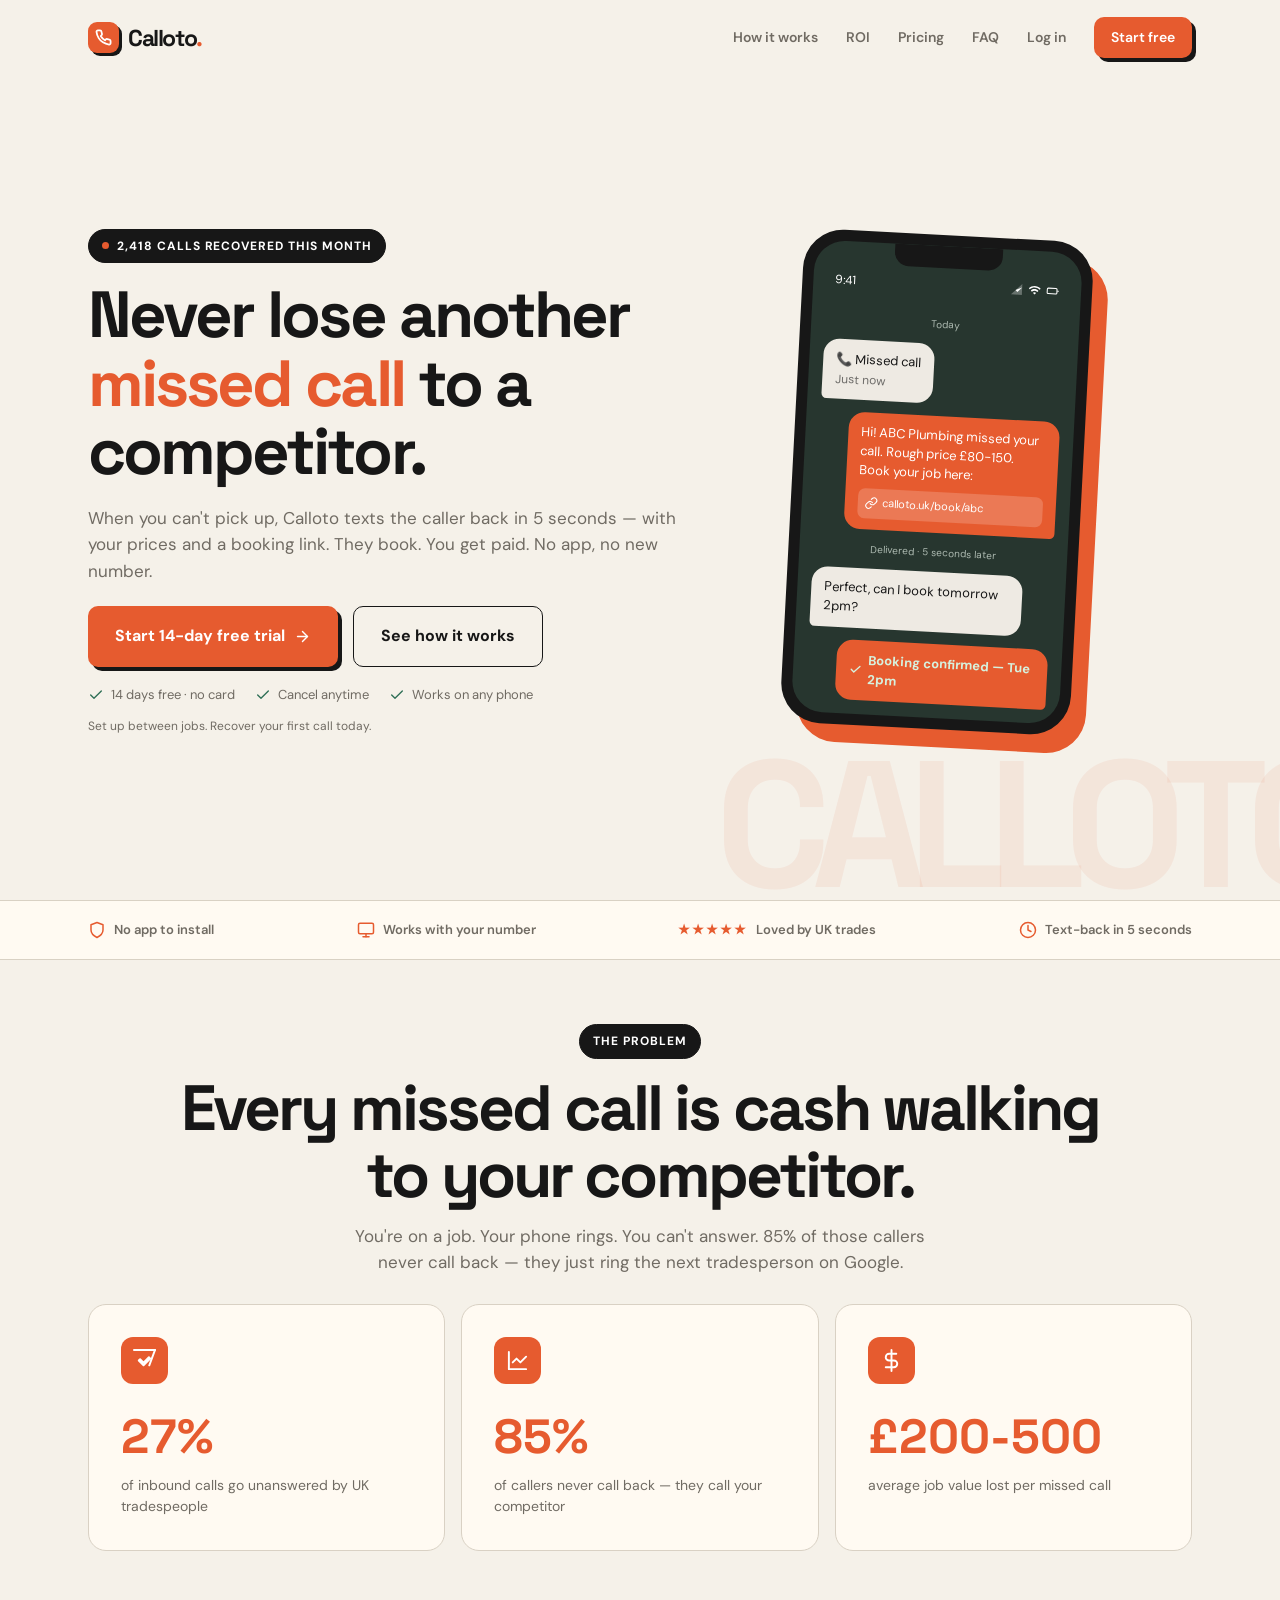
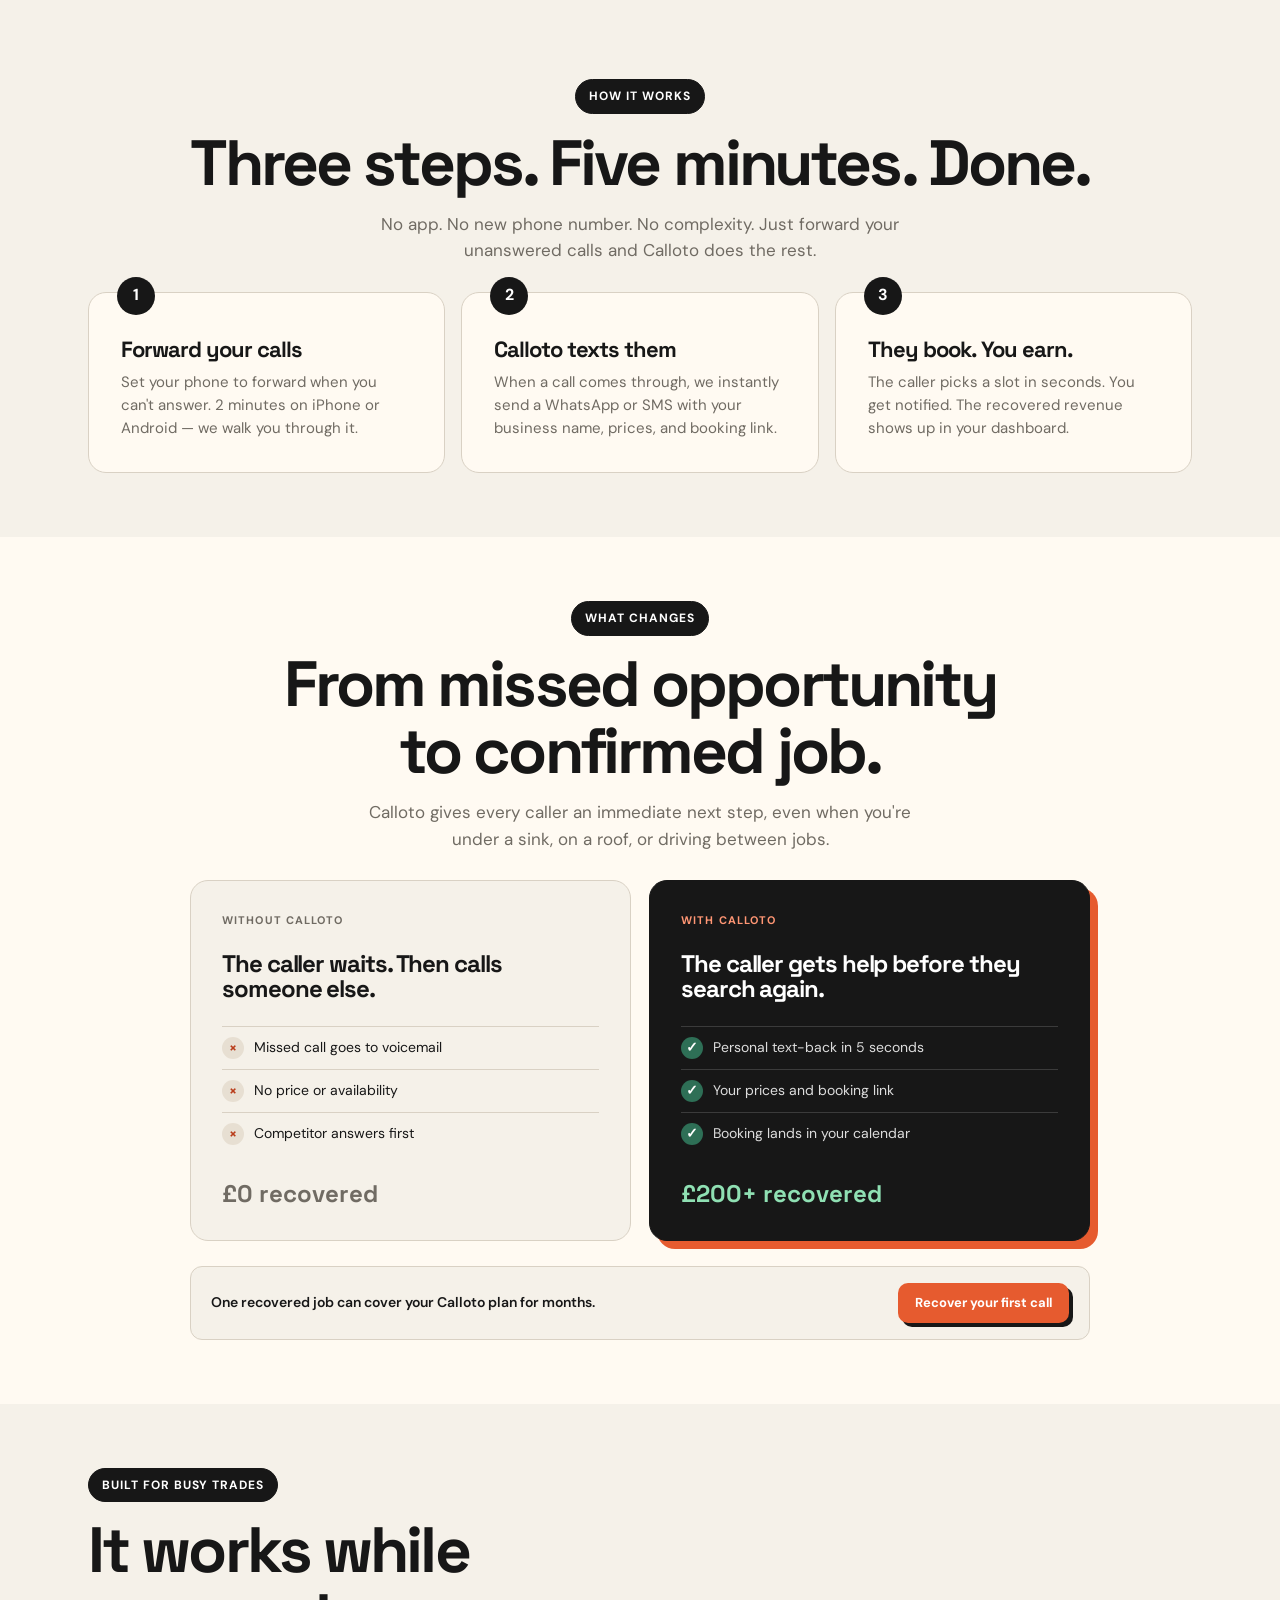
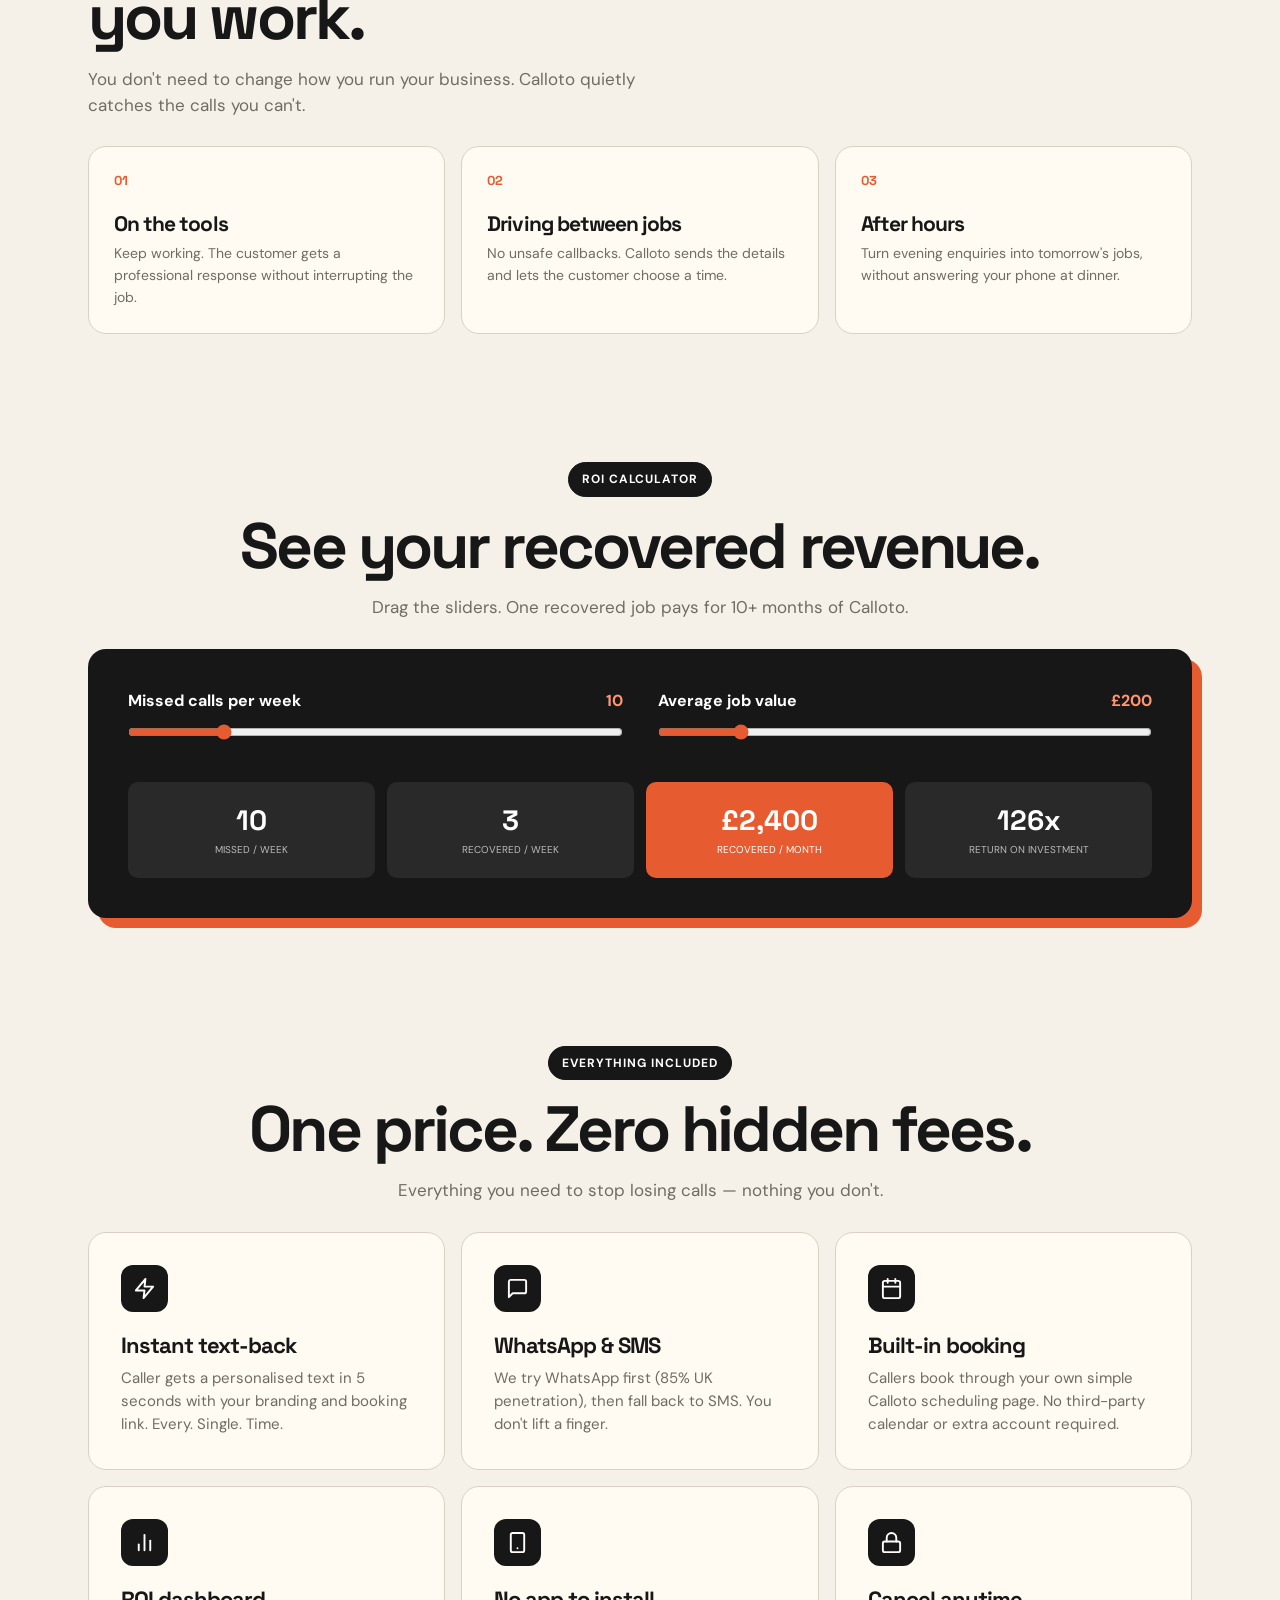
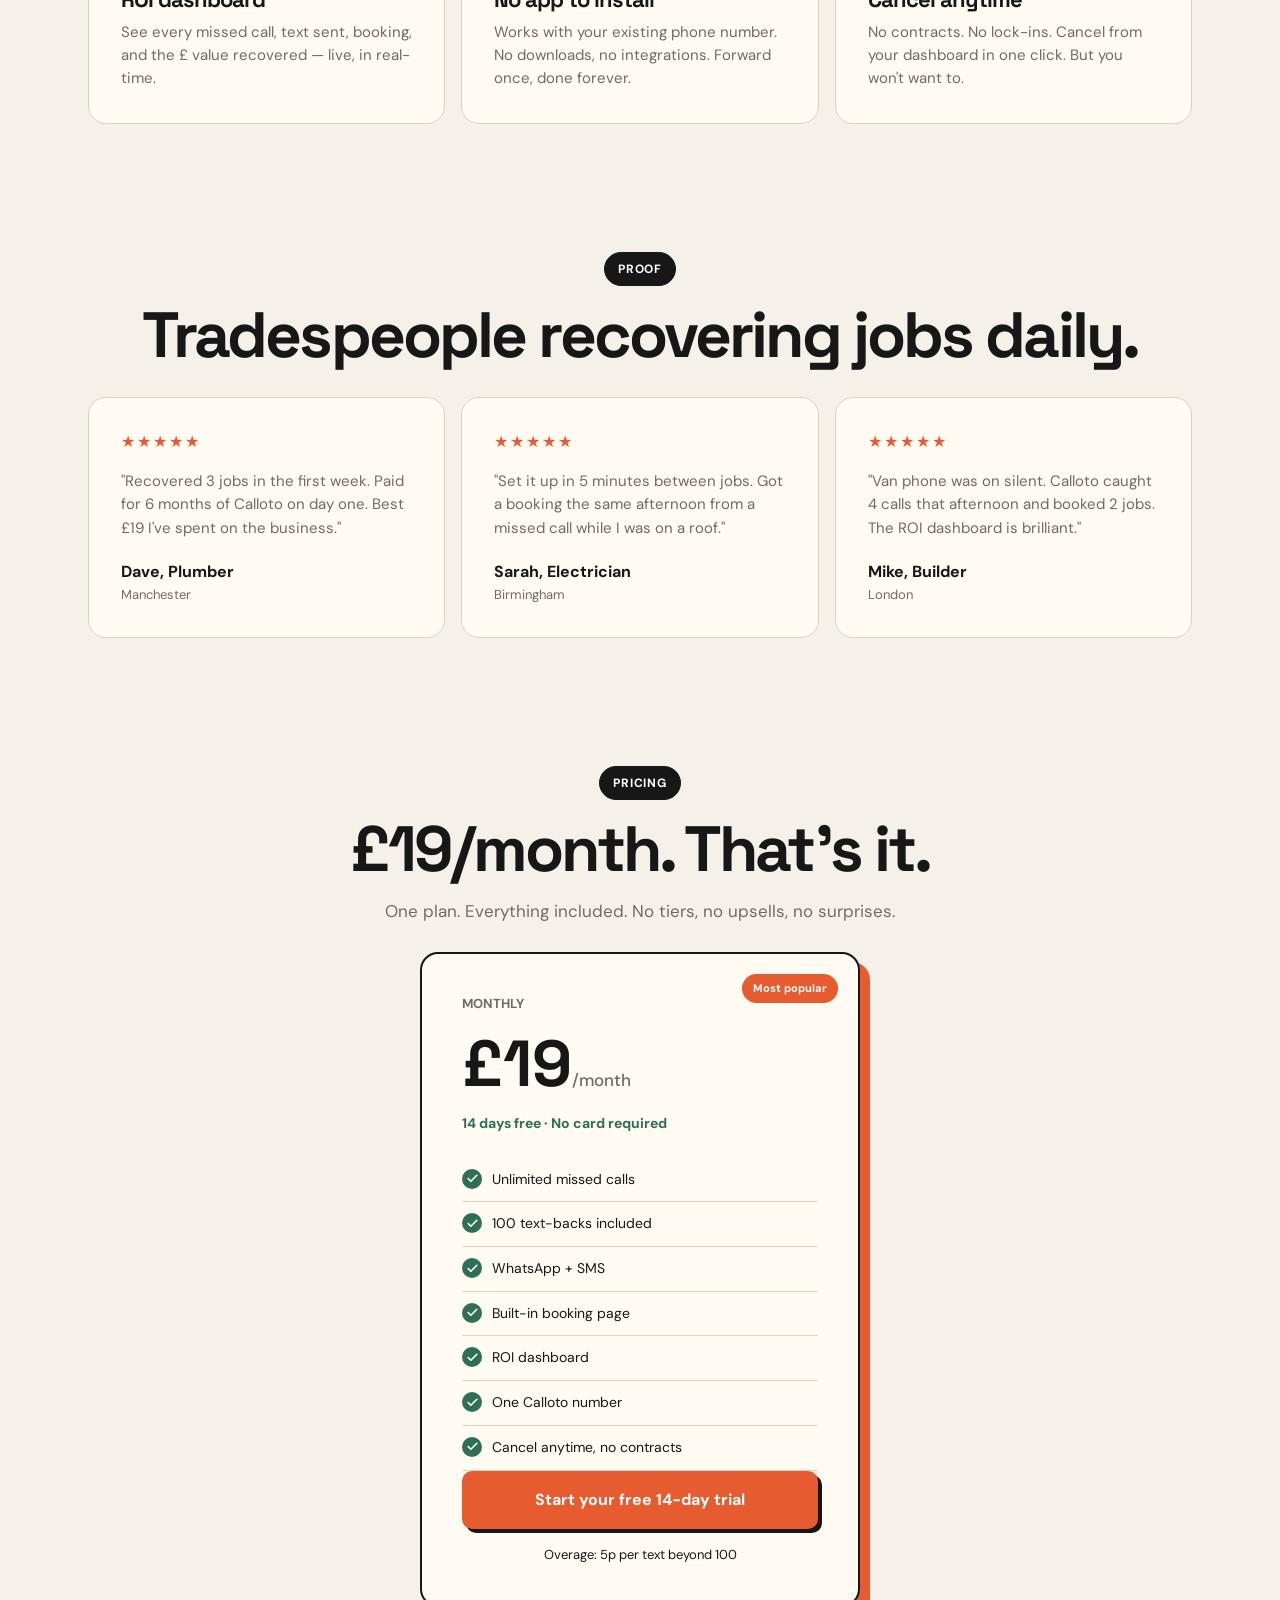
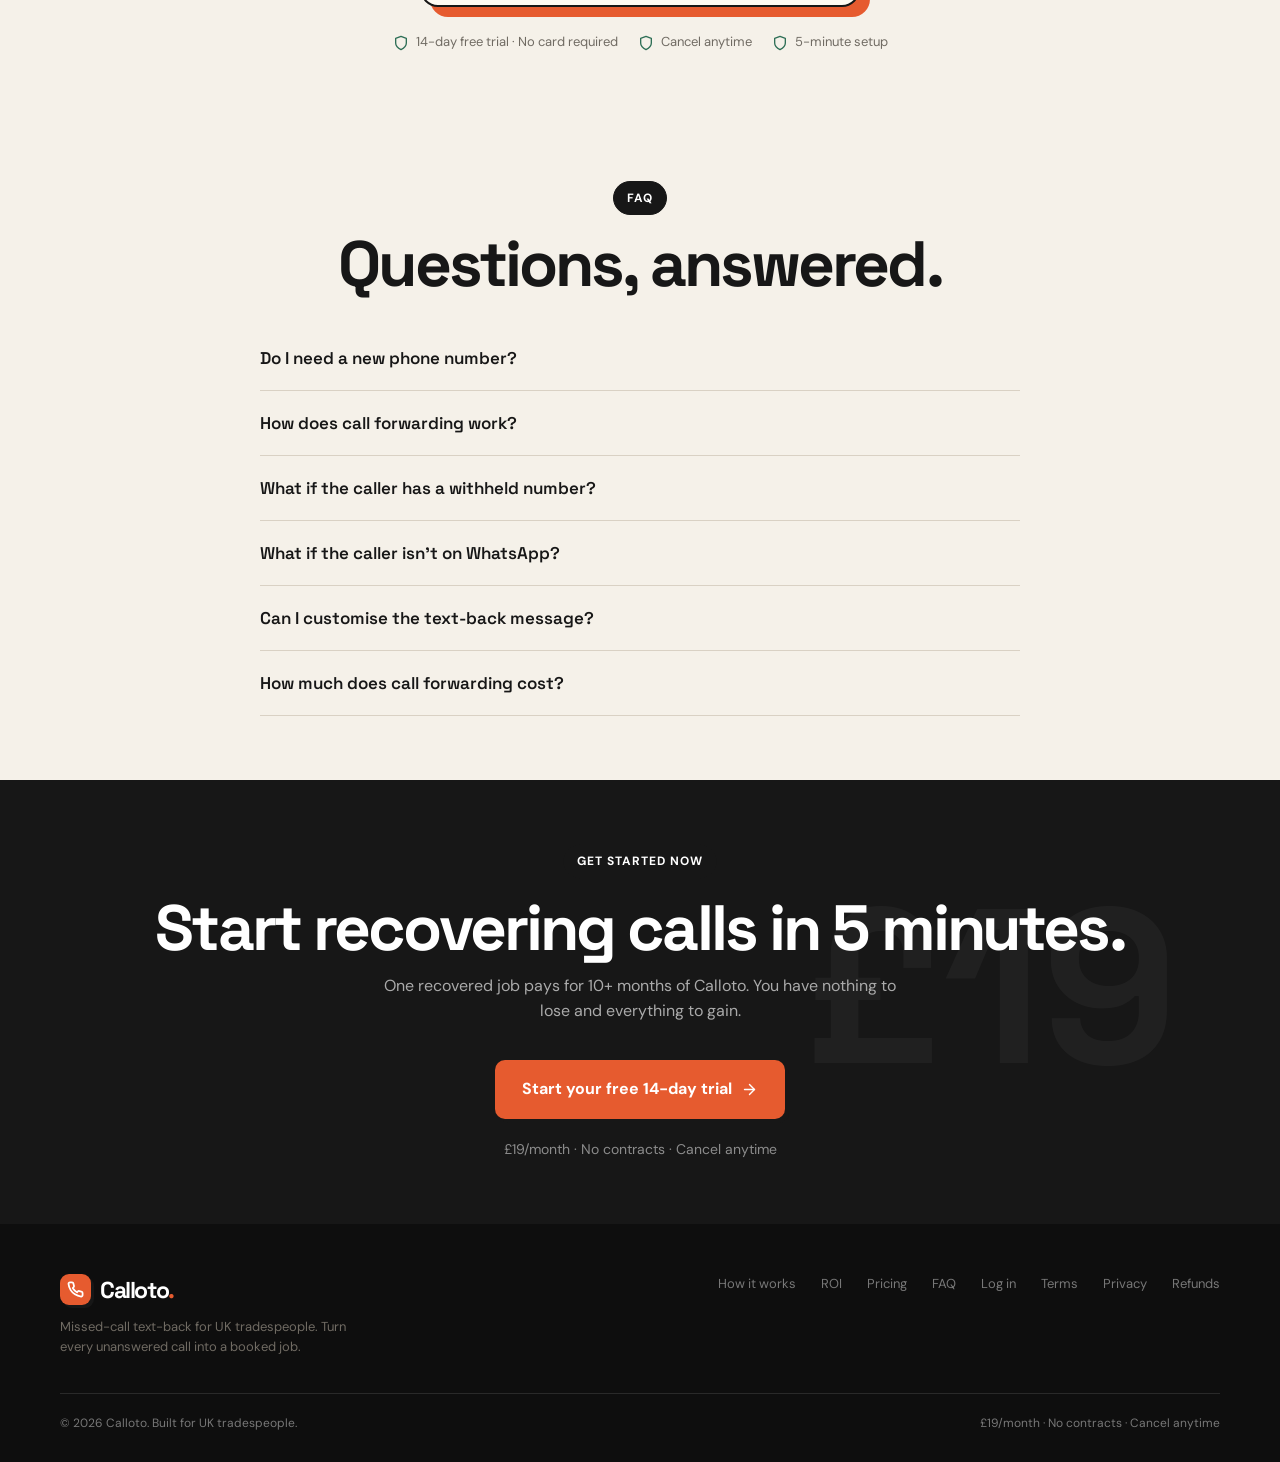
==== commit 1565be0c: "Add 14-day free trial: activate on signup, skip checkout in onboarding, trial banner in dashboard" ====
--- a/static/index.html
+++ b/static/index.html
@@ -50,13 +50,13 @@
                     <p class="hero-sub">When you can't pick up, Calloto texts the caller back in 5 seconds — with your prices and a booking link. They book. You get paid. No app, no new number.</p>
                     <div class="hero-cta">
                         <a href="/static/signup.html" class="btn btn-green btn-lg">
-                            Start 5-minute setup
+                            Start 14-day free trial
                             <svg viewBox="0 0 24 24" fill="none" stroke="currentColor" stroke-width="2" stroke-linecap="round" stroke-linejoin="round"><line x1="5" y1="12" x2="19" y2="12"/><polyline points="12 5 19 12 12 19"/></svg>
                         </a>
                         <a href="#how" class="btn btn-ghost-dark btn-lg">See how it works</a>
                     </div>
                     <div class="hero-trust">
-                        <div class="hero-trust-item"><svg viewBox="0 0 24 24" fill="none" stroke="currentColor" stroke-width="2" stroke-linecap="round" stroke-linejoin="round"><polyline points="20 6 9 17 4 12"/></svg>No card needed</div>
+                        <div class="hero-trust-item"><svg viewBox="0 0 24 24" fill="none" stroke="currentColor" stroke-width="2" stroke-linecap="round" stroke-linejoin="round"><polyline points="20 6 9 17 4 12"/></svg>14 days free · no card</div>
                         <div class="hero-trust-item"><svg viewBox="0 0 24 24" fill="none" stroke="currentColor" stroke-width="2" stroke-linecap="round" stroke-linejoin="round"><polyline points="20 6 9 17 4 12"/></svg>Cancel anytime</div>
                         <div class="hero-trust-item"><svg viewBox="0 0 24 24" fill="none" stroke="currentColor" stroke-width="2" stroke-linecap="round" stroke-linejoin="round"><polyline points="20 6 9 17 4 12"/></svg>Works on any phone</div>
                     </div>
@@ -368,7 +368,7 @@
                     <div class="pricing-badge">Most popular</div>
                     <div class="pricing-name">Monthly</div>
                     <div class="pricing-price">£19<span>/month</span></div>
-                    <div class="pricing-note">One recovered job pays for 10+ months</div>
+                    <div class="pricing-note">14 days free · No card required</div>
                     <ul class="pricing-feats">
                         <li><span class="pricing-check"><svg viewBox="0 0 24 24" fill="none" stroke="currentColor" stroke-width="3" stroke-linecap="round" stroke-linejoin="round"><polyline points="20 6 9 17 4 12"/></svg></span> Unlimited missed calls</li>
                         <li><span class="pricing-check"><svg viewBox="0 0 24 24" fill="none" stroke="currentColor" stroke-width="3" stroke-linecap="round" stroke-linejoin="round"><polyline points="20 6 9 17 4 12"/></svg></span> 100 text-backs included</li>
@@ -378,12 +378,12 @@
                         <li><span class="pricing-check"><svg viewBox="0 0 24 24" fill="none" stroke="currentColor" stroke-width="3" stroke-linecap="round" stroke-linejoin="round"><polyline points="20 6 9 17 4 12"/></svg></span> One Calloto number</li>
                         <li><span class="pricing-check"><svg viewBox="0 0 24 24" fill="none" stroke="currentColor" stroke-width="3" stroke-linecap="round" stroke-linejoin="round"><polyline points="20 6 9 17 4 12"/></svg></span> Cancel anytime, no contracts</li>
                     </ul>
-                    <a href="/static/signup.html" class="btn btn-green btn-block btn-lg">Start 5-minute setup</a>
+                    <a href="/static/signup.html" class="btn btn-green btn-block btn-lg">Start your free 14-day trial</a>
                     <p style="text-align:center;color:var(--slate-400);font-size:13px;margin-top:16px">Overage: 5p per text beyond 100</p>
                 </div>
             </div>
             <div class="guarantee reveal">
-                <div class="guarantee-item"><svg viewBox="0 0 24 24" fill="none" stroke="currentColor" stroke-width="2" stroke-linecap="round" stroke-linejoin="round"><path d="M12 22s8-4 8-10V5l-8-3-8 3v7c0 6 8 10 8 10z"/></svg>No card required</div>
+                <div class="guarantee-item"><svg viewBox="0 0 24 24" fill="none" stroke="currentColor" stroke-width="2" stroke-linecap="round" stroke-linejoin="round"><path d="M12 22s8-4 8-10V5l-8-3-8 3v7c0 6 8 10 8 10z"/></svg>14-day free trial · No card required</div>
                 <div class="guarantee-item"><svg viewBox="0 0 24 24" fill="none" stroke="currentColor" stroke-width="2" stroke-linecap="round" stroke-linejoin="round"><path d="M12 22s8-4 8-10V5l-8-3-8 3v7c0 6 8 10 8 10z"/></svg>Cancel anytime</div>
                 <div class="guarantee-item"><svg viewBox="0 0 24 24" fill="none" stroke="currentColor" stroke-width="2" stroke-linecap="round" stroke-linejoin="round"><path d="M12 22s8-4 8-10V5l-8-3-8 3v7c0 6 8 10 8 10z"/></svg>5-minute setup</div>
             </div>
@@ -434,7 +434,7 @@
                 <h2>Start recovering calls in 5 minutes.</h2>
                 <p style="max-width:520px;margin:12px auto 36px">One recovered job pays for 10+ months of Calloto. You have nothing to lose and everything to gain.</p>
                 <a href="/static/signup.html" class="btn btn-green btn-lg">
-                    Start free — no card needed
+                    Start your free 14-day trial
                     <svg viewBox="0 0 24 24" fill="none" stroke="currentColor" stroke-width="2" stroke-linecap="round" stroke-linejoin="round"><line x1="5" y1="12" x2="19" y2="12"/><polyline points="12 5 19 12 12 19"/></svg>
                 </a>
                 <p style="color:rgba(255,255,255,.5);font-size:14px;margin-top:20px">£19/month · No contracts · Cancel anytime</p>
@@ -473,8 +473,8 @@
 
     <!-- Sticky mobile CTA -->
     <div class="sticky-cta" id="stickyCta">
-        <div class="sticky-cta-text">£19/month<span>5-minute setup · No card needed</span></div>
-        <a href="/static/signup.html" class="btn btn-green btn-sm">Start free</a>
+        <div class="sticky-cta-text">14 days free<span>£19/month after · No card needed</span></div>
+        <a href="/static/signup.html" class="btn btn-green btn-sm">Start trial</a>
     </div>
 
     <script>
--- a/static/css/frontend.css
+++ b/static/css/frontend.css
@@ -17,6 +17,7 @@
 .dash-nav{height:68px;background:var(--cream);border-bottom:1px solid var(--line);position:sticky;top:0;z-index:5}.dash-nav-inner{height:100%;max-width:1200px;margin:auto;padding:0 28px;display:flex;justify-content:space-between;align-items:center}.dash-nav-links{display:flex;gap:25px;align-items:center;font-size:13px}.dash-nav-links a{color:var(--muted)}.dash-nav-links a.active{color:var(--orange);font-weight:700}.dash-logout{color:var(--orange-dark);cursor:pointer}.dash-container{max-width:1200px;margin:auto;padding:45px 28px}.dash-header{margin-bottom:30px}.dash-header h1{font-size:38px}.dash-header p{font-size:14px}.dash-stats{display:grid;grid-template-columns:repeat(4,1fr);gap:16px;margin-bottom:32px}.dash-stat{background:var(--cream);border:1px solid var(--line);padding:22px;border-radius:14px}.dash-stat-ic{width:37px;height:37px;display:grid;place-items:center;background:var(--orange);border-radius:9px;margin-bottom:17px}.dash-stat-ic svg{width:19px;color:#fff}.dash-stat-lbl{font-size:11px;text-transform:uppercase;color:var(--muted);font-weight:700}.dash-stat-val{font:700 32px var(--display);margin-top:5px}.dash-stat-val.green{color:var(--green)}.dash-stat-val.indigo{color:var(--orange)}.usage-bar{height:7px;border-radius:99px;background:var(--line);margin-top:10px}.usage-fill{height:100%;background:var(--orange);border-radius:99px}.dash-section{background:var(--cream);border:1px solid var(--line);border-radius:14px;padding:24px;margin-bottom:18px}.dash-section h2{font-size:20px;margin-bottom:16px}.dash-table{width:100%;border-collapse:collapse}.dash-table th{text-align:left;color:var(--muted);font-size:11px;text-transform:uppercase;padding:10px;border-bottom:1px solid var(--line)}.dash-table td{padding:13px 10px;border-bottom:1px solid var(--line);font-size:13px}.dash-table tr:last-child td{border:0}.dash-empty{text-align:center;color:var(--muted);padding:35px!important}.badge{display:inline-flex;gap:5px;align-items:center;padding:4px 10px;border-radius:99px;font-size:11px;font-weight:700;background:#e7dfd2}.badge-booked{background:#d8ebdf;color:var(--green)}.badge-texted{background:#ffe1d8;color:var(--orange-dark)}.badge-dot{width:5px;height:5px;background:currentColor;border-radius:50%}
 .onboard-container,.booking-container{max-width:650px;margin:auto;padding:40px 25px}.onboard-container>.logo,.booking-container>.logo{justify-content:center;margin-bottom:32px}.step-indicator{display:flex;justify-content:center;align-items:center;gap:7px;margin-bottom:35px}.step-dot{width:34px;height:34px;border:2px solid var(--line);border-radius:50%;display:grid;place-items:center;font-size:13px;font-weight:700;color:var(--muted);background:var(--paper)}.step-dot.active{background:var(--orange);color:#fff;border-color:var(--orange)}.step-dot.completed{background:var(--green);color:#fff;border-color:var(--green)}.step-line{width:30px;height:2px;background:var(--line)}.step-line.completed{background:var(--green)}.step{display:none}.step.active{display:block;animation:fade .3s}.step h2{font-size:28px;margin-bottom:8px}.template-preview,.forwarding-block,.plan-box{background:#fff;border:1px solid var(--line);border-radius:11px;padding:18px;margin-top:13px}.template-preview-label{font-size:11px;font-weight:700;text-transform:uppercase;color:var(--muted);margin-bottom:7px}.template-preview-text{font-size:13px}.forwarding-block{margin-bottom:12px}.forwarding-block h3{font-size:16px;margin-bottom:8px;display:flex;gap:7px;align-items:center}.forwarding-block h3 svg{width:18px;color:var(--orange)}.forwarding-block ol{margin-left:18px;font-size:13px;color:var(--muted)}.dial-code{display:inline-block;background:var(--ink);color:#ff9674;padding:5px 9px;border-radius:6px;font:13px monospace}.btn-group{display:flex;gap:10px;margin-top:25px}.plan-price{font:700 45px var(--display);color:var(--orange)}.plan-price span{font:400 15px var(--font);color:var(--muted)}.plan-box li{display:flex;gap:8px;padding:7px 0;font-size:13px}.success-state{text-align:center;padding:35px 0}.success-icon{width:68px;height:68px;border-radius:50%;background:var(--green);display:grid;place-items:center;margin:0 auto 20px}.success-icon svg{width:34px;color:#fff}
 .booking-page{min-height:100vh;background:var(--paper)}.booking-container .form-card{margin-top:20px}.sticky-cta{display:none}
+.dash-banner{display:flex;align-items:center;justify-content:space-between;gap:16px;flex-wrap:wrap;background:var(--ink);color:#fff;border-radius:14px;padding:18px 22px;margin-bottom:24px;box-shadow:6px 6px 0 var(--orange)}.dash-banner-left{display:flex;flex-direction:column}.dash-banner-left strong{font:700 17px var(--display);letter-spacing:-.02em}.dash-banner-left span{font-size:13px;color:#bbb}.dash-banner .btn{box-shadow:2px 2px 0 #fff}
 @keyframes fade{from{opacity:0;transform:translateY(12px)}to{opacity:1;transform:none}}@keyframes float{0%,100%{transform:rotate(3deg) translateY(0)}50%{transform:rotate(3deg) translateY(-10px)}}
 @media(max-width:900px){.hero-grid{grid-template-columns:1fr;gap:55px}.hero-text{max-width:720px}.phone{margin:auto}.stat-grid,.steps,.feat-grid,.test-grid{grid-template-columns:1fr}.calc-sliders{grid-template-columns:1fr}.calc-results{grid-template-columns:1fr 1fr}.dash-stats{grid-template-columns:1fr 1fr}.auth-page{grid-template-columns:1fr}.auth-visual{display:none}.auth-form-side .logo{display:flex;justify-content:center;margin-bottom:30px}.nav-links{display:none}.nav-toggle{display:block;color:var(--ink);font-size:0}.nav-toggle:after{content:'☰';font-size:22px}.nav-links.open{display:flex;position:absolute;top:76px;left:0;right:0;padding:20px 28px;background:var(--cream);flex-direction:column;align-items:stretch;border-bottom:1px solid var(--line)}}
 @media(max-width:560px){.hero{padding-top:92px}.hero-text h1{font-size:3.3rem}.hero-cta,.hero-cta .btn{width:100%}.calc-results,.dash-stats{grid-template-columns:1fr}.form-card{padding:27px}.btn-group{flex-direction:column-reverse}.btn-group .btn{width:100%}.dash-table th,.dash-table td{padding:9px 5px;font-size:11px}.footer-inner{flex-direction:column}.hero:after{font-size:100px}}
